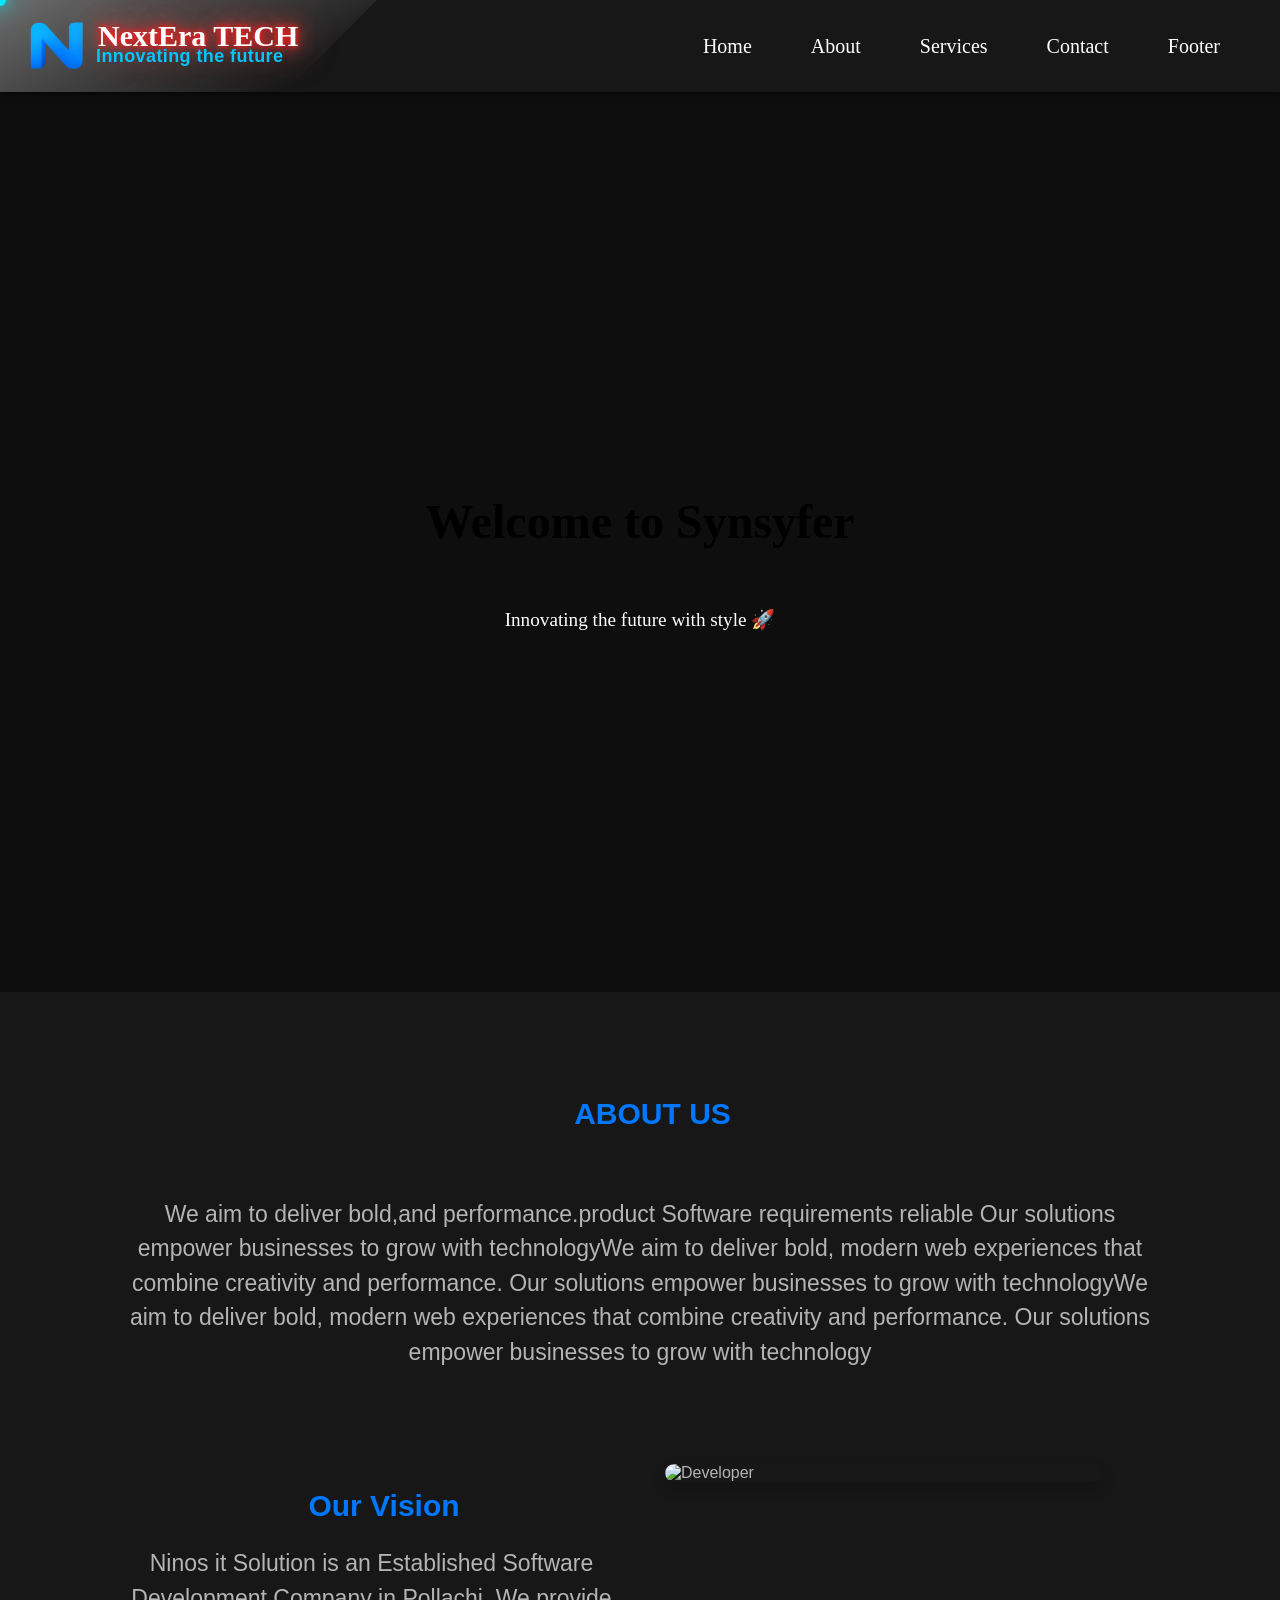
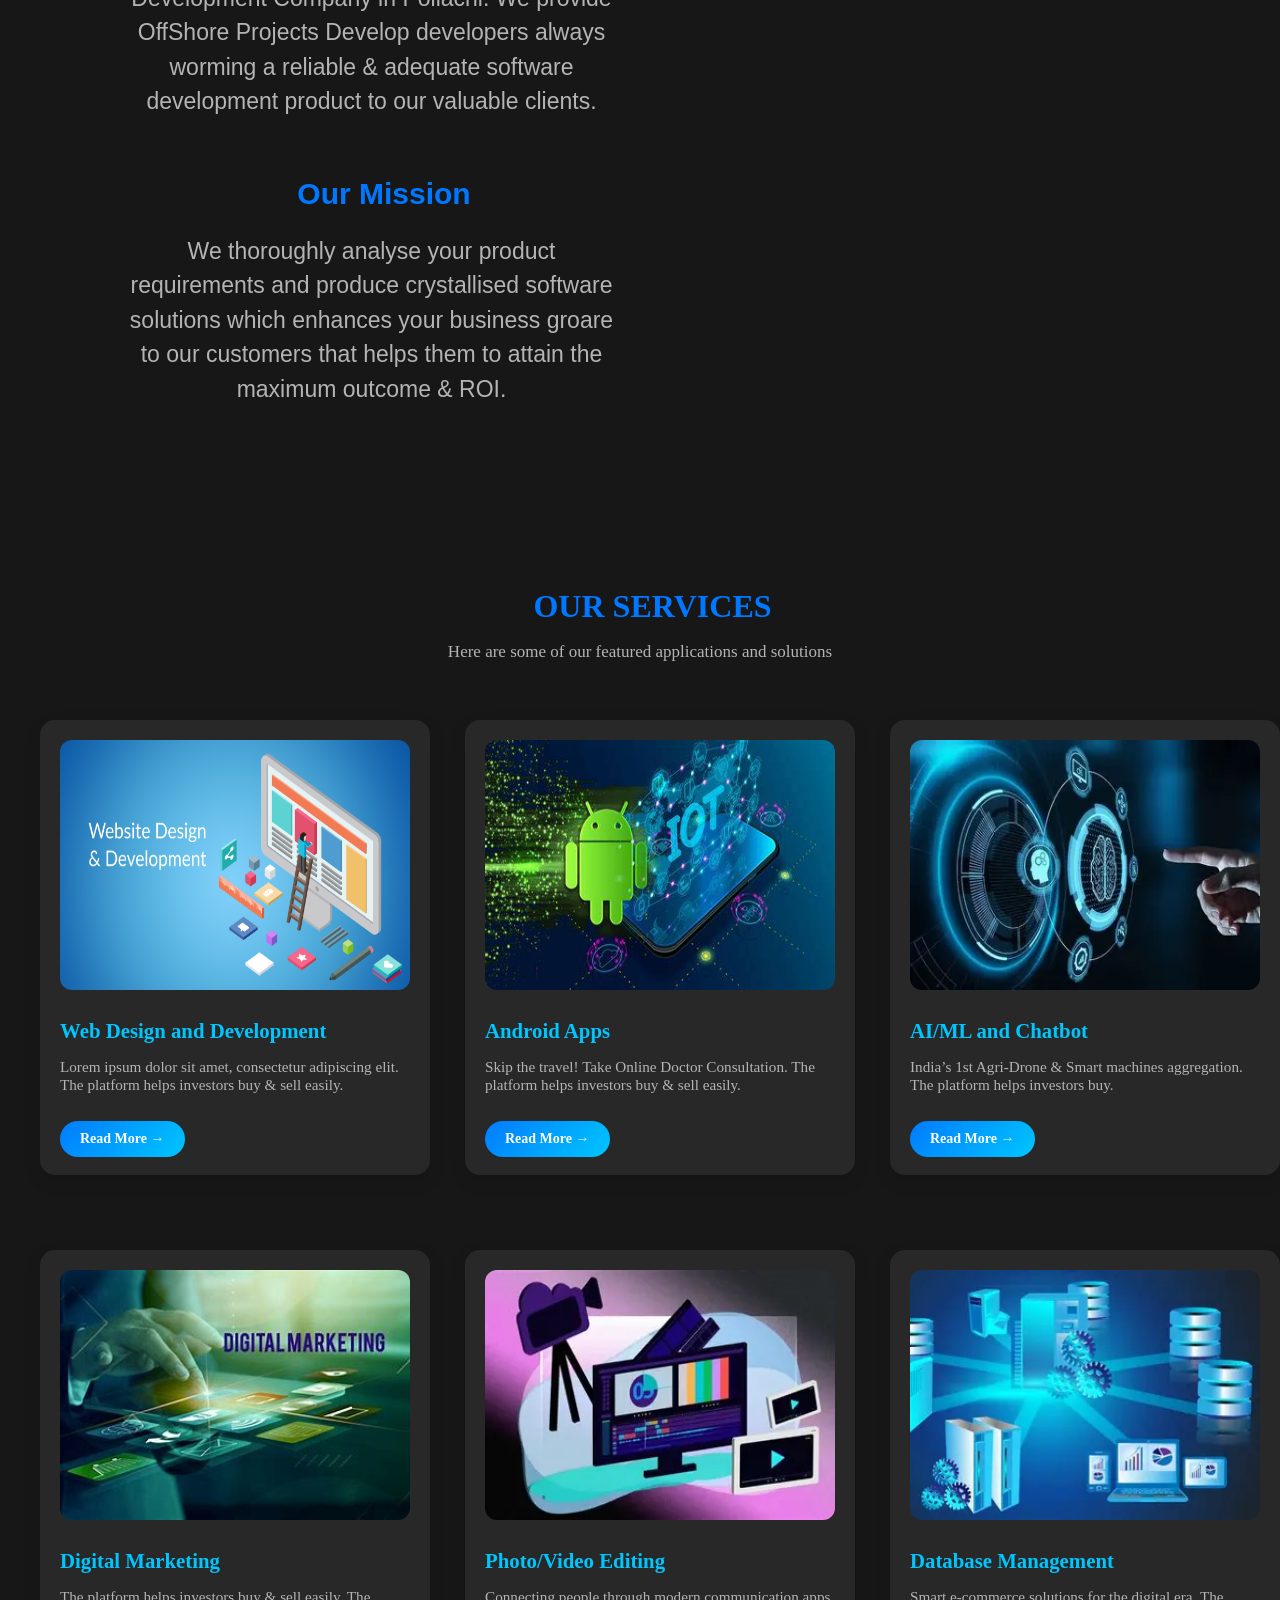
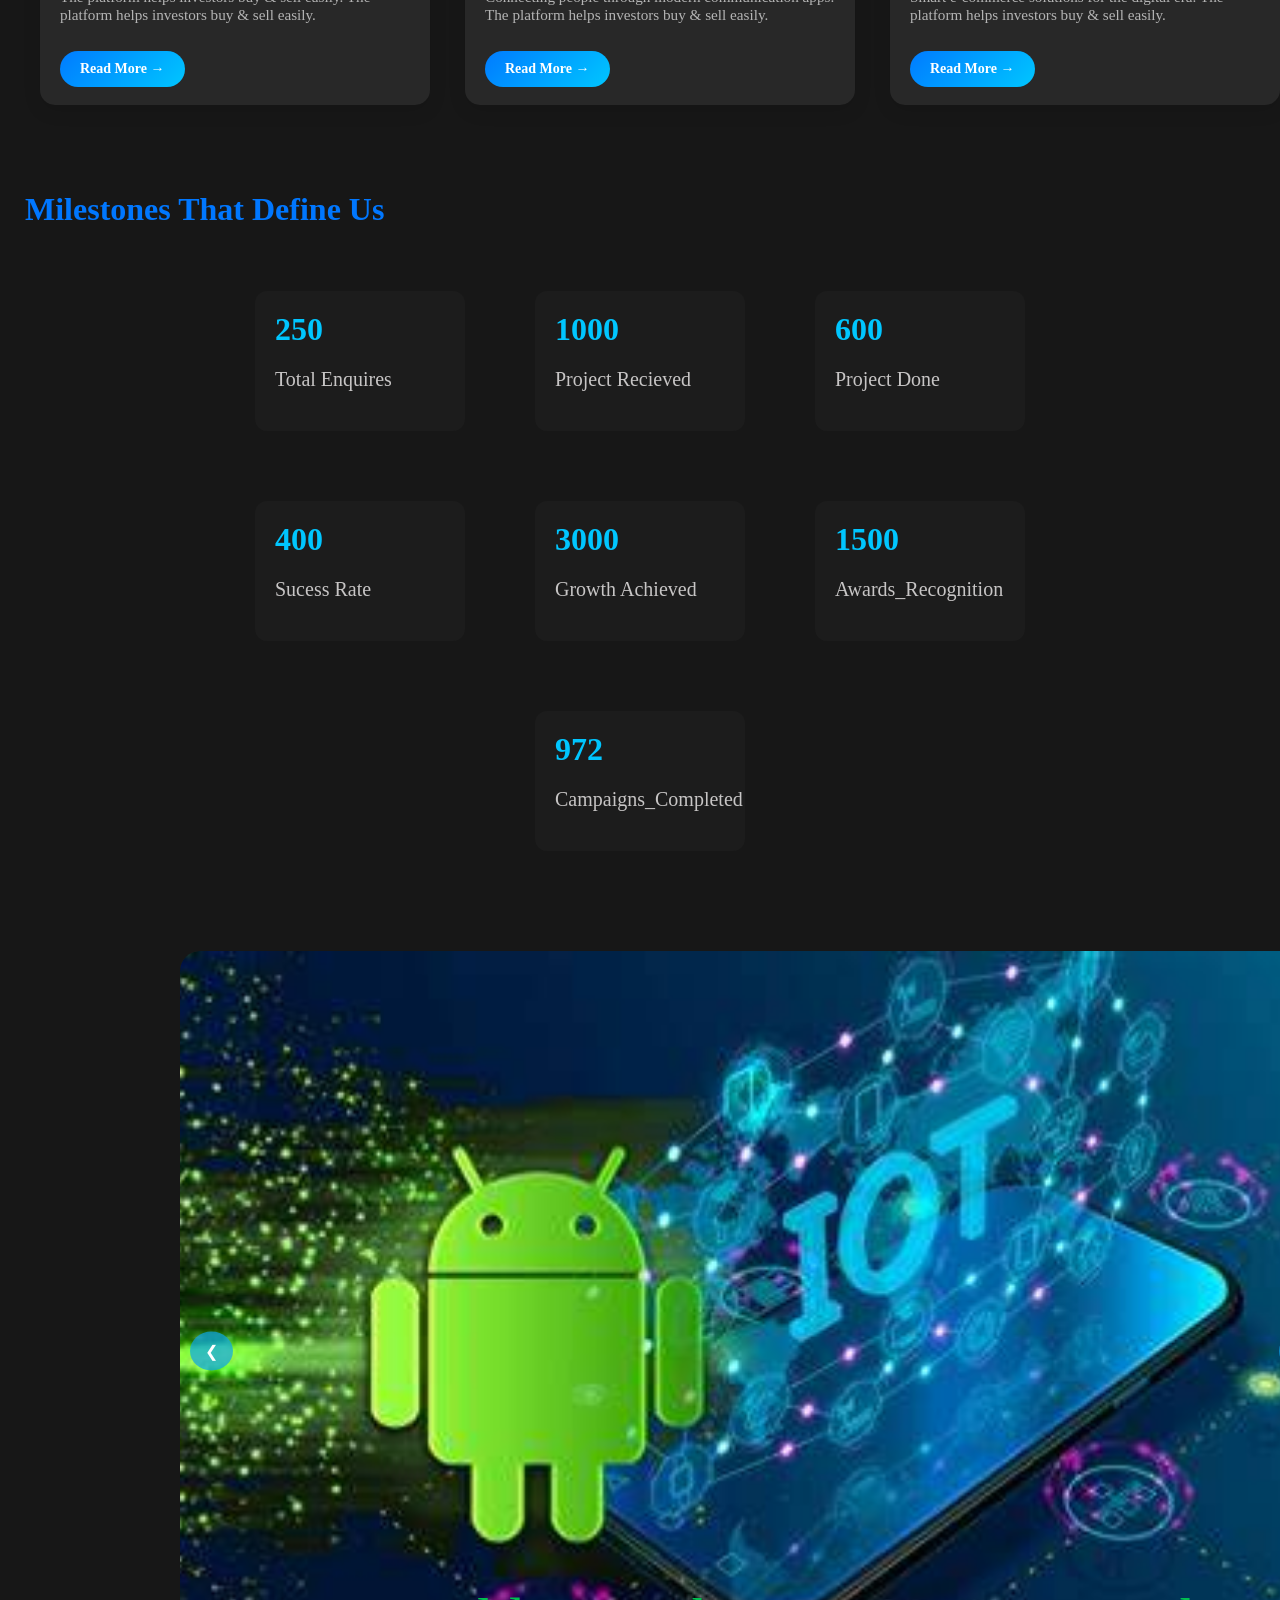
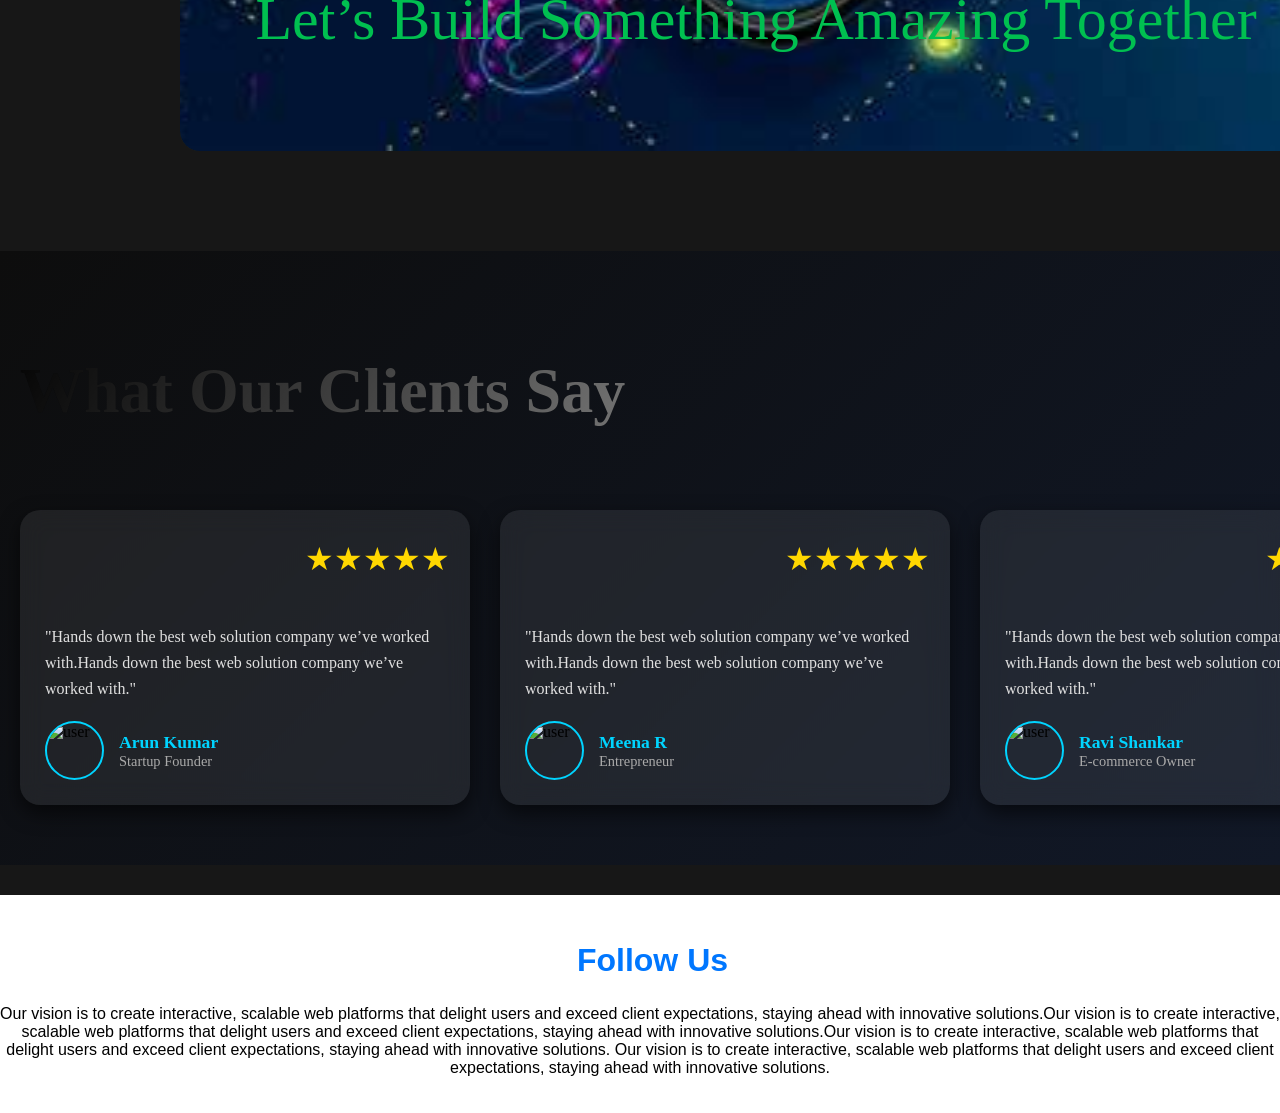
==== index.html @ 8ab7af70 "First commit" ====
<!DOCTYPE html>
<html lang="en">
<head>
  <meta charset="UTF-8">
  <meta name="viewport" content="width=device-width, initial-scale=1.0">
  <title>NextEra TECH</title>
  <link rel="icon" href="img1.png" sizes="52x52">
  <script type="module" src="https://unpkg.com/ionicons@7.1.0/dist/ionicons/ionicons.esm.js"></script>
    <script nomodule src="https://unpkg.com/ionicons@7.1.0/dist/ionicons/ionicons.js"></script>
  <!-- Font Awesome for icons -->
  <link rel="stylesheet" href="https://cdnjs.cloudflare.com/ajax/libs/font-awesome/6.5.0/css/all.min.css">
<link rel="stylesheet" href="style.css">
</head>
<body>
  <audio id="robotVoice">
    <source src="robot-greeting.mp3" type="audio/mpeg">
  </audio>
  <div class="cursor"></div>
  <nav class="nav">
    <a class="brand" href="#">
      <div class="brand-icon"><img src="img1.png"></div>
      <span id="brandText"></span>
    </a>
    <div class="bran">Innovating the future</div>
   <!-- Navbar toggle button -->
<div class="menu-toggle" id="menuToggle">
    <span></span>
    <span></span>
    <span></span>
  </div>
  
  <ul class="nav-links">
    <li><a href="#home" class="home"><i class="fas fa-home"></i> Home</a></li>
    <li><a href="#about" class="about"><i class="fas fa-user"></i> About</a></li>
    <li><a href="#services" class="projects"><i class="fas fa-briefcase"></i> Services</a></li>
    <li><a href="#" class="contact"><i class="fas fa-envelope"></i> Contact</a></li>
    <li><a href="#" class="footer"><i class="fas fa-info-circle"></i> Footer</a></li>
  </ul></nav>
  
  <!-- Hero Section with Video -->
  <section id="home" class="hero">
    <div class="pattern">
      <script type="module" src="https://unpkg.com/@splinetool/viewer@1.10.53/build/spline-viewer.js"></script>
      <spline-viewer url="https://prod.spline.design/szSN7tQvAGP7Nkvi/scene.splinecode"></spline-viewer>    
      
      <div class="bot">
    <script type="module" src="https://unpkg.com/@splinetool/viewer@1.10.53/build/spline-viewer.js"></script>
    <spline-viewer url="https://prod.spline.design/QMVZ9-mmLOdkLgTR/scene.splinecode"></spline-viewer>
  </div>

    <div class="hero-content">
      <h1>Welcome to Synsyfer</h1>
      <p>Innovating the future with style 🚀</p>
    </div>
  </section>
  <section id="about" class="about-section">     
    <h2>ABOUT US</h2><br>
    <p>We aim to deliver bold,and performance.product Software requirements reliable Our solutions empower businesses to grow with technologyWe aim to deliver bold, modern web experiences that combine creativity and performance. Our solutions empower businesses to grow with technologyWe aim to deliver bold, modern web experiences that combine creativity and performance. Our solutions empower businesses to grow with technology</p>
   <br><br><br><br>
    <div class="about-container">

      <!-- Left Content -->
      <div class="about-content">
        <h2>Our Vision</h2>
        <p>
          Ninos it Solution is an Established Software Development Company in Pollachi.
          We provide OffShore Projects Develop developers always worming a reliable & adequate software development product
          to our valuable clients.
        </p><br>
        <h2>Our Mission</h2>
        <p>
          We thoroughly analyse your product requirements and produce crystallised software
          solutions which enhances your business groare to our customers
          that helps them to attain the maximum outcome & ROI.
        </p>
      </div>
  
      <!-- Right Images -->
      <div class="about-images">
        <div class="img img1">
          <img src="https://www.bing.com/th/id/OIP.-vmNq9nNZbzN470O4Eo-uQHaE7?w=274&h=211&c=8&rs=1&qlt=90&o=6&pid=3.1&rm=2" alt="Developer">
        </div>
        
      </div>
    </div>
  </section>
  
 <!-- ====== Our Projects Section ====== -->
<section id="services" class="project">
  <div class="project-header">
    <h2>OUR SERVICES</h2>
    <p>Here are some of our featured applications and solutions</p>
    <br>
  </div>

  <div class="project-container">
    <div class="project-card">
      <img src="web.png" alt="App Screenshot">
      <h3>Web Design and Development</h3>
      <p>Lorem ipsum dolor sit amet, consectetur adipiscing elit. The platform helps investors buy & sell easily.</p>
      <a href="web_des_dev.html" target="_blank" class="read-more">Read More →</a>
    </div>

    <div class="project-card">
      <img src="and.jpg" alt="App Screenshot">
      <h3>Android Apps</h3>
      <p>Skip the travel! Take Online Doctor Consultation. The platform helps investors buy & sell easily.</p>
      <a href="android_app.html" target="_blank" class="read-more">Read More →</a>
    </div>

    <div class="project-card">
      <img src="ai.webp" alt="App Screenshot">
      <h3>AI/ML and Chatbot</h3>
      <p>India’s 1st Agri-Drone & Smart machines aggregation. The platform helps investors buy.</p>
      <a href="AI_ML.html" target="_blank" class="read-more">Read More →</a>
    </div>

    <div class="project-card">
      <img src="dig.jpg" alt="App Screenshot">
      <h3>Digital Marketing</h3>
      <p>The platform helps investors buy & sell easily. The platform helps investors buy & sell easily.</p>
      <a href="dig_marketing.html" target="_blank" class="read-more">Read More →</a>
    </div>

    <div class="project-card">
      <img src="edi.webp" alt="App Screenshot">
      <h3>Photo/Video Editing</h3>
      <p>Connecting people through modern communication apps. The platform helps investors buy & sell easily.</p>
      <a href="photo&video_editing.html" target="_blank" class="read-more">Read More →</a>
    </div>

    <div class="project-card">
      <img src="db.webp" alt="App Screenshot">
      <h3>Database Management</h3>
      <p>Smart e-commerce solutions for the digital era. The platform helps investors buy & sell easily.</p>
      <a href="DB_manage.html" target="_blank" class="read-more">Read More →</a>
    </div>
  </div>
</section>


<h2>Milestones That Define Us</h2>
<br><br>
<!-- Stats Counter -->
<div class="stats">
  <div class="stat">
    <h3 id="stat1">0</h3>
    <p>Total Enquires</p>
  </div>
  <div class="stat">
    <h3 id="stat2">0</h3>
    <p>Project Recieved</p>
  </div>
  <div class="stat">
    <h3 id="stat3">0</h3>
    <p>Project Done</p>
  </div>
  <div class="stat">
    <h3 id="stat4">0</h3>
    <p>Sucess Rate</p>
  </div>
  <div class="stat">
    <h3 id="stat5">0</h3>
    <p>Growth Achieved</p>
  </div>
  <div class="stat">
    <h3 id="stat6">0</h3>
    <p>Awards_Recognition</p>
  </div>
  <div class="stat">
    <h3 id="stat7">0</h3>
    <p>Campaigns_Completed</p>
  </div>
</div>


  
  <section class="about-three-full">
    <div class="about-three-full__container">
    <!-- Center Carousel -->
    <div class="about-center">
      <div class="carousel">
        <button class="prev">&#10094;</button>
        <div class="carousel-track">
          <div class="carousel-slide" style="color:  #00c050;"><img src="and.jpg" alt="Profile 1"><p>Let’s Build Something Amazing Together</p></div>
          <div class="carousel-slide" style="color:  #ca7900;"><img src="ai.webp" alt="Profile 2"><p>Start Your Growth Journey Today</p></div>
          <div class="carousel-slide" style="color:  #fbff02;"><img src="web.png" alt="Profile 4"><p>We’re Ready When You Are</p></div>
          <div class="carousel-slide" style="color:  #090086;"><img src="db.webp" alt="Profile 3"><p>Book Your Free Consultation</p>
            <button class="conta">Contact Us</button></div>
        </div>
        <button class="next">&#10095;</button>
      </div>
    </div>
  
 
 
    </div>
  </section>
  <div class="comment-section">
    <h1 data-text="What Our Clients Say">What Our Clients Say</h1>
     <div class="comment-container">
       
       <div class="comment-card">
        <span id="shape"><ion-icon name="pricetags-outline"></ion-icon></span>
        <div class="stars">★★★★★</div>
        <p class="comment-text">"Hands down the best web solution
          company we’ve worked with.Hands down 
         the best web solution company we’ve worked with."</p>           <div class="comment-user">
           <img src="https://i.pravatar.cc/55?img=1" alt="user">
           <div class="comment-user-info">
             <h4>Arun Kumar</h4>
             <p>Startup Founder</p>
           </div>
         </div>
       </div>
 
       <div class="comment-card">
        <span id="shape"><ion-icon name="pricetags-outline"></ion-icon></span>
        <div class="stars">★★★★★</div>
        <p class="comment-text">"Hands down the best web solution
          company we’ve worked with.Hands down 
         the best web solution company we’ve worked with."</p>           <div class="comment-user">
           <img src="https://i.pravatar.cc/55?img=2" alt="user">
           <div class="comment-user-info">
             <h4>Meena R</h4>
             <p>Entrepreneur</p>
           </div>
         </div>
       </div>
 
       <div class="comment-card">
        <span id="shape"><ion-icon name="pricetags-outline"></ion-icon></span>
        <div class="stars">★★★★★</div>
        <p class="comment-text">"Hands down the best web solution
          company we’ve worked with.Hands down 
         the best web solution company we’ve worked with."</p>           <div class="comment-user">
           <img src="https://i.pravatar.cc/55?img=3" alt="user">
           <div class="comment-user-info">
             <h4>Ravi Shankar</h4>
             <p>E-commerce Owner</p>
           </div>
         </div>
       </div>
 
       <div class="comment-card">
        <span id="shape"><ion-icon name="pricetags-outline"></ion-icon></span>
        <div class="stars">★★★★★</div>
        <p class="comment-text">"Hands down the best web solution
          company we’ve worked with.Hands down 
         the best web solution company we’ve worked with."</p>           <div class="comment-user">
           <img src="https://i.pravatar.cc/55?img=4" alt="user">
           <div class="comment-user-info">
             <h4>Priya Das</h4>
             <p>Freelancer</p>
           </div>
         </div>
       </div>
 
       <div class="comment-card">
        <span id="shape"><ion-icon name="pricetags-outline"></ion-icon></span>
        <div class="stars">★★★★★</div>
        <p class="comment-text">"Hands down the best web solution
          company we’ve worked with.Hands down 
         the best web solution company we’ve worked with."</p>           <div class="comment-user">
           <img src="https://i.pravatar.cc/55?img=5" alt="user">
           <div class="comment-user-info">
             <h4>Karthik S</h4>
             <p>Digital Marketer</p>
           </div>
         </div>
       </div>
 
       <!-- Add more cards (up to 10) -->
       <div class="comment-card">
        <span id="shape"><ion-icon name="pricetags-outline"></ion-icon></span>
        <div class="stars">★★★★★</div>
        <p class="comment-text">"Hands down the best web solution
          company we’ve worked with.Hands down 
         the best web solution company we’ve worked with."</p>           <div class="comment-user">
           <img src="https://i.pravatar.cc/55?img=6" alt="user">
           <div class="comment-user-info">
             <h4>Ananya</h4>
             <p>Startup CEO</p>
           </div>
         </div>
       </div>
 
       <div class="comment-card">
        <span id="shape"><ion-icon name="pricetags-outline"></ion-icon></span>
        <div class="stars">★★★★★</div>
        <p class="comment-text">"Hands down the best web solution
          company we’ve worked with.Hands down 
         the best web solution company we’ve worked with."</p>           <div class="comment-user">
           <img src="https://i.pravatar.cc/55?img=7" alt="user">
           <div class="comment-user-info">
             <h4>Deepak</h4>
             <p>Business Owner</p>
           </div>
         </div>
       </div>
 
       <div class="comment-card">
        <span id="shape"><ion-icon name="pricetags-outline"></ion-icon></span>
        <div class="stars">★★★★★</div>
        <p class="comment-text">"Hands down the best web solution
          company we’ve worked with.Hands down 
         the best web solution company we’ve worked with."</p>           <div class="comment-user">
           <img src="https://i.pravatar.cc/55?img=8" alt="user">
           <div class="comment-user-info">
             <h4>Sneha</h4>
             <p>HR Manager</p>
           </div>
         </div>
       </div>
 
       <div class="comment-card">
        <span id="shape"><ion-icon name="pricetags-outline"></ion-icon></span>
        <div class="stars">★★★★★</div>
        <p class="comment-text">"Hands down the best web solution
          company we’ve worked with.Hands down 
         the best web solution company we’ve worked with."</p>           <div class="comment-user">
           <img src="https://i.pravatar.cc/55?img=9" alt="user">
           <div class="comment-user-info">
             <h4>Vignesh</h4>
             <p>App Developer</p>
           </div>
         </div>
       </div>
 
       <div class="comment-card">
        <span id="shape"><ion-icon name="pricetags-outline"></ion-icon></span>
        <div class="stars">★★★★★</div>
                   <p class="comment-text">"Hands down the best web solution
                     company we’ve worked with.Hands down 
                    the best web solution company we’ve worked with."</p>
         <div class="comment-user">
           <img src="https://i.pravatar.cc/55?img=10" alt="user">
           <div class="comment-user-info">
             <h4>Aishwarya</h4>
             <p>Creative Director</p>
           </div>
         </div>
       </div>
 
     </div>
   </div>
<!-- Footer with Contact -->

<footer href="#Contact" style="background: #ffffff;     font-family: 'Orbitron', sans-serif;
padding: 20px 0; text-align: center; color: rgb(0, 0, 0); margin-top: 30px;">
     <h2 style=" margin-bottom: 10px;">Follow Us</h2>
   
     <!-- Social Media Links -->
     <div style="display: flex; justify-content: center; gap: 30px; font-size: 38px;">
         <a class="social" href="https://www.instagram.com/thepowerfulbharat/?igsh=MTUwN3gzMDEyZ2syYg%3D%3D#" target="_blank" style="color: rgb(173, 40, 113); transition: .3s ease-in;">
           <ion-icon name="logo-instagram"></ion-icon>
         </a>
         <a class="social" href="https://www.youtube.com/@thepowerfulbharat?app=desktop&fbclid=PAQ0xDSwMMVItleHRuA2FlbQIxMAABp8mA8_eXV66GWjA_PJE6KieXWgVJBjn861Nv9TL2fWR_fj_HVPSfR3Pw3sKB_aem_4hb7m4qtK5v1akOaZ9D6YQ" target="_blank" style="color: rgb(192, 20, 20); transition: .3s ease-in;">
           <ion-icon name="logo-youtube"></ion-icon>
         </a>
         <a class="social" href="https://twitter.com/yourpage" target="_blank" style="color: rgb(55, 150, 179); transition: .3s ease-in;">
           <ion-icon name="logo-twitter"></ion-icon>
         </a>
         <a class="social" href="https://www.facebook.com/yourpage" target="_blank" style="color: rgb(35, 26, 170); transition: .3s ease-in;">
           <ion-icon name="logo-facebook"></ion-icon>
         </a>
     </div>
   
     <p>Our vision is to create interactive, scalable web platforms that delight users and exceed client expectations, 
      staying ahead with innovative solutions.Our vision is to create interactive, scalable web platforms that delight 
      users and exceed client expectations, staying ahead with innovative solutions.Our vision is to create interactive, 
      scalable web platforms that delight users and exceed client expectations, staying ahead with innovative solutions.
      Our vision is to create interactive, scalable web platforms that delight users and exceed client expectations, 
      staying ahead with innovative solutions.</p>


   

 
   </footer>
</body>
<script src="script.js"></script>
</html>
---- style.css ----
/* ---------- Base ---------- */
body { 
    margin: 0; 
    background-color: #171717;
  }
  h2 {
      font-size: 2rem;
      color: #0077ff;
   margin-left: 25px;
      justify-self: center;
    }
.stats p{
color: rgb(199, 197, 197);
font-size: 20px;
justify-self: center;

}
    /* Stats Counter */
    .stats {
     padding: 0 50px;
    width: 65%;
      display: flex;
      justify-content: center;
      gap: 70px;
      
      flex-wrap: wrap;
      margin: 0 auto;
    }
   
    .stat {
      background: #1c1c1c;
      padding: 20px;
      border-radius: 12px;
      width: 170px;
      height: 100px;
    }

    .stat h3 {
      font-size: 2rem;
      margin: 0 auto;

justify-self: center;
      color: #00c6ff;
    }

  /* ---------- Navbar ---------- */
  .nav {
    position: sticky; 
    top: 0;
    left: 0; 
    z-index: 1000;
    display: flex; 
    align-items: center; 
    justify-content: space-between;
    padding: 16px 40px;
    background: transparent;
    box-shadow: 0 2px 8px rgba(0,0,0,0.6);
    z-index: 1000;  
  }
  /* ---------- Navbar Base ---------- */

.bran {
  position: absolute;
  margin-top: 20px;
  font-family: 'Segoe UI', Tahoma, Geneva, Verdana, sans-serif;
  margin-left: 56px;
  letter-spacing: 0.4px;
  font-size: 18px;
  color: #00c6ff;
  font-weight: 700;

}



@media (max-width: 600px) {
  .bran {
    font-size: 12px;
    font-weight: 700;
    margin-left: 26px;/* smaller text for mobile */
  }
  nav.nav::before{
    height: 93px;
  }

}
/* ---------- Moving Parallelogram ---------- */
.nav::before {
  content: "";
  position: absolute;
  top: 40%;
  left: -60px; /* start outside */
  width: 400px;
  height: 110px;
  background: linear-gradient(135deg, rgba(255, 255, 255, 0.5),transparent);
  transform: translateY(-50%) skewX(-45deg); /* slanted box */
  transition: left 1s ease-in-out;
  z-index: -1;
  opacity: 0.8;
  border-radius: 6px;
}

.nav:hover::before {
  left: calc(100% + 80px); /* slide fully across */
}

/* Reverse direction parallelogram */


.nav:hover::after {
  right: calc(100% + 80px);
}

/* ---------- Links ---------- */
.nav-links {
  list-style: none;
  display: flex;
  gap: 24px;
  margin: 0;
  padding: 0;
}

.nav-links li a {
  text-decoration: none;
  color: white;
  font-weight: 500;
  transition: color 0.3s ease;
}

.nav-links li a:hover {
  color: #00eaff;
  transition: ease-in-out 0.3s;
}

  /* Brand */
  .brand {
    display: flex; 
    align-items: center; 
    gap: 18px; 
    margin-top: -20px;
    margin-left: -20px;
    text-decoration: none; 
    color: #fff;
    font-weight: 1000; 
    font-size: 2rem;
  }
  
  .brand-icon {
    width: 60px; 
    height: 60px; 
    border-radius: 100%;
    display: flex; 
margin-top: 20px;
    font-weight: 700; 
    font-size: 1rem; 
  }
  
  /* ---------- Nav Links (Desktop) ---------- */
  .nav-links {
    display: flex; 
    gap: 19px; 
    align-items: center;
  }
  
  .nav-links a {
    color: #bbb; 
    text-decoration: none; 
    font-weight: 500;

    transition: transform 0.3s ease, color 0.3s ease;
    position: relative;
  }
  
  .nav-links a:hover { 
    color: #fff; 
    transform: scale(1.1); 
  }
  
  /* Shrink others on hover */
  .nav-links:hover a { transform: scale(0.9); }
  .nav-links a:hover { transform: scale(1.2); color: #fff; }
  
  /* Hover underline */
  .nav-links a::after {
    content: ''; 
    position: absolute; 
    bottom: 8px; 
    left: 2px;
    width: 0px; 
    height: 2px; 
    background: #00eaff;
    transition: width 0.3s ease;
  }
  .nav-links a:hover::after { width: 50%; }
  
  /* ---------- Mobile Menu ---------- */
  .menu-toggle {
    display: none; 
    flex-direction: column; 
    cursor: pointer;
    gap: 5px;
  }
  
  .menu-toggle span {
    width: 25px; 
    height: 3px; 
    background: #fff; 
    border-radius: 3px;
    transition: all 0.3s ease;
  }
  
  /* Icons hidden by default */
  .nav-links i { display: none; }
  
  /* -------- MOBILE VIEW -------- */
  @media (max-width: 768px) {
    .nav-links {
      position: absolute; 
      top: 70px; 
      right: 0;
      background: #11161d;
      flex-direction: column; 
      gap: 20px;
      width: 180px; 
      padding: 20px;
      align-items: flex-start;  
      transform: translateX(100%);
      transition: transform 0.4s ease;
    }
  
    /* Mobile links */
    .nav-links a {
      display: flex;  
      align-items: center; 
      gap: 11px;            
      width: 100%;
      padding: 10px;
      margin: 0;
      text-align: left;
    }
  
    .nav-links.active { transform: translateX(0); margin-top: 12px;}
    .menu-toggle { display: flex; }
  
    /* Show icons only on mobile */
    .nav-links i { display: inline-block; font-size: 1rem; }
  
    /* Brand smaller in mobile */
    .brand span {
      font-size: 30px; 
    }
  }
  
  /* Slide-in Nav for Mobile */
  .nav-links {
    position: fixed;
    top: 63px;
    right: -250px;
    height: 250px;
    width: 200px;
    background: #111;
    flex-direction: column;
    padding-top: 60px;
    transition: right 0.3s ease-in-out;
    z-index: 1000;
  }
  .nav-links.active { right: 0; }
  .nav-links a:hover::after { width: 100%; }
  
  /* Desktop Reset */
  @media (min-width: 768px) {
    .nav-links {
      position: static;
      height: auto;
      width: auto;
      flex-direction: row;
      background: none;
      padding: 0;
      transition: none;
      right: auto;
    }
    .menu-toggle { display: none; }
  }
  
  /* ---------- Hamburger Animation ---------- */
  .menu-toggle {
    width: 30px;
    height: 22px;
    display: flex;
    flex-direction: column;
    justify-content: space-between;
    cursor: pointer;
    transition: all 0.3s ease;
  }
  
  .menu-toggle span {
    margin-left: 15px;
    display: block;
    height: 3px;
    background: #fff;
    border-radius: 3px;
    transition: all 0.3s ease;
  }
  .menu-toggle.active span { background: red; }
  .menu-toggle.active span:nth-child(1) { transform: rotate(45deg) translate(5px, 5px); }
  .menu-toggle.active span:nth-child(2) { opacity: 0; }
  .menu-toggle.active span:nth-child(3) { transform: rotate(-45deg) translate(6px, -6px); }
  
  /* ---------- Brand Glow ---------- */
  .brand span {
    font-weight: bold;
    font-size: 30px;
    color: #fff; /* always white */
    text-shadow: 
      0 0 5px #ff1a1a,
      0 0 10px #ff1a1a,
      0 0 20px #ff4d4d,
      0 0 40px #ff4d4d;
    animation: glow 4s ease-in-out infinite alternate;
  }
  
  /* 🌈 Rainbow Glow Animation */
  @keyframes glow {
    0% {
      text-shadow: 0 0 5px #ff1a1a, 0 0 15px #ff1a1a, 0 0 30px #ff4d4d, 0 0 60px #ff4d4d;
    }
    20% {
      text-shadow: 0 0 5px #ff6600, 0 0 15px #ff6600, 0 0 30px #ff9900, 0 0 60px #ffcc00;
    }
    40% {
      text-shadow: 0 0 5px #ffff33, 0 0 15px #ffff33, 0 0 30px #ffcc00, 0 0 60px #ff6600;
    }
    60% {
      text-shadow: 0 0 5px #ff33cc, 0 0 15px #ff33cc, 0 0 30px #cc00ff, 0 0 60px #9900ff;
    }
    80% {
      text-shadow: 0 0 5px #3399ff, 0 0 15px #3399ff, 0 0 30px #33ccff, 0 0 60px #66ffff;
    }
    100% {
      text-shadow: 0 0 5px #33ff66, 0 0 15px #33ff66, 0 0 30px #00ff99, 0 0 60px #00ff66;
    }
  }
    /* Responsive size for mobile */
    @media (max-width: 600px) {
        .brand span {
          margin-left: -6px;
          margin-top: 7px;
          font-size: 22px; /* smaller text for mobile */
        }
        .brand-icon {
          width: 45px;
          height: 45px;
          font-size: 14px;
          margin-left: -10px;
        }
      }
      @media (min-width: 768px) { .menu-toggle { display: none; /* hide hamburger on big screen */ } }

      /* ---------- Mobile Menu (Equal Spacing) ---------- */
@media (max-width: 768px) {
    .nav-links {
      display: flex;
      flex-direction: column;
      justify-content: space-evenly;   /* 🟢 Equal spacing between all menu items */
      height: 270px;                   /* Full screen height */
      padding: 40px 20px;    
      color: #ccc;
      transition: all 0.3s ease-in-out;          /* Some padding */
    }
  }
  
   /* Default icons */
   .nav-links a i {
    font-size: 20px;
    transition: all 0.3s ease-in-out;
  }

  /* Home Glow */
  .nav-links a.home:hover i {
    color: #00ffff;
    text-shadow: 0 0 8px #00ffff, 0 0 16px #00ffff;
  }

  /* About Glow */
  .nav-links a.about:hover i {
    color: #ff00ff;
    text-shadow: 0 0 8px #ff00ff, 0 0 16px #ff00ff;
  }

  /* Projects Glow */
  .nav-links a.projects:hover i {
    color: #00ff00;
    text-shadow: 0 0 8px #00ff00, 0 0 16px #00ff00;
  }

  /* Contact Glow */
  .nav-links a.contact:hover i {
    color: #ffcc00;
    text-shadow: 0 0 8px #ffcc00, 0 0 16px #ffcc00;
  }

  /* Footer Glow */
  .nav-links a.footer:hover i {
    color: #ff3300;
    text-shadow: 0 0 8px #ff3300, 0 0 16px #ff3300;
  }
  nav ul li a {
    text-decoration: none;
    color: white;
    font-size: 16px;
    display: flex;
    align-items: center;
    gap: 8px;
  }
  nav ul {
    list-style: none;   /* remove bullets */
    padding: 0; 
    margin: 0;
  }
  
  @media (min-width: 992px) {
    nav ul li a {
      font-size: 20px;   /* bigger text for desktop */
      padding: 15px 20px;
    }
  
    nav ul li {
      gap: 15px;
    }
  }


  .cursor {
    position: fixed;
    top: 0;
    left: 0;
    width: 12px;
    height: 12px;
    border-radius: 50%;
    background: #00eaff;
    pointer-events: none;
    transform: translate(-50%, -50%);
    box-shadow: 0 0 15px #00eaff, 0 0 30px #00eaff;
    z-index: 10000;
  }

  .ripple {
    position: fixed;
    width: 10px;
    height: 10px;
    border-radius: 50%;
    border: 2px solid #00eaff;
    transform: translate(-50%, -50%) scale(0);
    pointer-events: none;
    opacity: 0.6;
    animation: rippleAnim 0.6s ease-out forwards;
  }

  @keyframes rippleAnim {
    to {
      transform: translate(-50%, -50%) scale(4);
      opacity: 0;
    }
  }

                                                                     /* home section*/


   /* Shared hero layout */

            .hero {
      position: relative;
      width: 100%;
      height: 100vh;
      overflow: hidden;
    }

    .hero video {
      position: absolute;
      top: 0;
      left: 0;
      min-width: 100%;
      min-height: 100%;
      object-fit: cover;
      z-index: -1;
    }

    .hero-content {
      position: relative;
      z-index: 1;
      height: 100%;
      display: flex;
      flex-direction: column;
      justify-content: center;
      align-items: center;
      color: white;
      text-align: center;
      background: rgba(0,0,0,0.4); /* subtle overlay */
    }

    .hero-content h1 {
      font-size: 3rem;
      margin-bottom: 20px;
    }

    .hero-content p {
      font-size: 1.2rem;
    }                                                              
    .about-section {
      padding: 80px 10%;
      background: transparent;
      color: #b4b4b4;
      font-family: Arial, sans-serif;
    }
    
    .about-container {
      display: flex;
      align-items: flex-start;
      justify-content: space-between;
      gap: 50px;
    }
    
    .about-content {
      flex: 1;
    }
    
    .about-content h2 {
      font-size: 28px;
      color: rgb(14, 165, 233);
      margin-bottom: 20px;
    }
    .about-section p{
      font-size: 23px;
      line-height: 1.5;

      text-align: center;
    }
    .about-section h2{
 font-size: 30px;
 color: #0077ff;
      text-align: center;
    }
    .about-content p {
      font-size: 23px;
      line-height: 1.5;
      color: #b4b4b4;

      margin-bottom: 15px;
    }
    
    .about-images {
      flex: 1;
      display: flex;
      flex-direction: column;
      gap: 20px;
    }
    
    .about-images .img {
      width: 90%;
      border-radius: 12px;
      overflow: hidden;
      box-shadow: 0px 6px 15px rgba(0,0,0,0.15);
    }
    
    .about-images img {
      width: 100%;
      display: block;
      object-fit: cover;
    }
    .carousel-slide .conta{
      background-color:#282828;
      color: #ffffff;
      border-radius: 50px;
      width: 180px;
      height: 50px;
      font-size: 30px;
     z-index: 2;
     cursor: pointer;
     margin-left: -70px;
      margin-top: 350px;
    }
    @media (max-width: 992px) {
      .about-container {
        flex-direction: column;
        align-items: center; /* whole container center */
      }
    
      .about-images {
        width: 100%;
        display: flex;
        flex-direction: column;
        align-items: center; /* center images */
      }
    
      .about-images .img {
        max-width: 400px; /* optional - to avoid stretching */
        width: 100%;
      }
    }
    /* Responsive */
    @media (max-width: 992px) {
      .about-container {
        flex-direction: column;
      }
    }
    
 /*   about section*/

/* ---------- Full 3-column About Section ---------- */
.about-three-full {
    min-height: clamp(60vh, 80vh, 95vh);

    padding: 100px 20px;
    background: transparent;
    color: white;
  }
  
  .about-three-full__container {
    
    display: grid;
    grid-template-columns: 1fr auto 1fr;
    align-items: center;
    max-width: 2500px;
    margin: 0 auto;
    gap: 20px;
  }
  
  /* ---------- Left & Right Content ---------- */
.about-left, .about-right, .about-center {
  flex: 1 1 300px; /* Allow them to shrink and grow */
  text-align: center;
  margin: 0 !important; /* Remove fixed margins */
}

  .about-left h3, .about-right h3 { font-size: 1.8rem; margin-bottom: 15px; color: #0ea5e9; }
  .about-left p, .about-right p { font-size: 1rem; line-height: 1.6; }
  
  /* ---------- Carousel ---------- */
  .carousel { margin-left: 160px; position: relative; width: 1500px; max-width: 90vw; border-radius: 20px; height: 800px; perspective: 1000px; overflow: hidden; }
  .carousel-track { position: relative; width: 100%; height: 100%; border-radius: 20px; }
  .carousel-slide { position: absolute; top: 0; left: 0; width: 100%; height: 100%; border-radius: 20px; opacity: 0; transform: scale(0.8) rotateY(20deg); transition: transform 0.8s ease, opacity 0.8s ease; }
  .carousel-slide img { width: 100%; height: 100%; object-fit: cover; border-radius: 20px; box-shadow: 0 0 50px rgba(14,165,233,0.5); }
  
  /* Active / prev / next */
  .carousel-slide.active { opacity: 1; transform: scale(1) rotateY(0deg); z-index: 3; }
  .carousel-slide.prev { opacity: 0.5; transform: scale(0.85) translateX(-30%) rotateY(20deg); z-index: 2; }
  .carousel-slide.next { opacity: 0.5; transform: scale(0.85) translateX(30%) rotateY(-20deg); z-index: 2; }
  
  /* Buttons */
  .carousel button { position: absolute; top: 50%; transform: translateY(-50%); background-color: rgba(14,165,233,0.7); border: none; color: white; font-size: 1rem; padding: 10px 15px; cursor: pointer; border-radius: 50%; z-index: 4; }
  .carousel button:hover { background-color: #0ea5e9; }
  .prev { left: 10px; }
  .next { right: 10px; }
  
  /* ---------- Responsive ---------- */
  @media (max-width: 900px) {
    .about-three-full__container { grid-template-columns: 1fr; text-align: center; }
    .about-left, .about-right { text-align: center; }
    .carousel-slide img { width: 90vw; height: auto; }
    .about-left, .about-right, .about-center {
        flex: 1 1 300px; /* Allow them to shrink and grow */
        text-align: center;
        margin-left: -13px !important; /* Remove fixed margins */
      }
  }
.carousel-slide p{
  margin-top: -170px;
  font-size: 60px;
}

  /* ---------- Mobile Nav Hover Effects ---------- */
@media (max-width: 768px) {
  .carousel { margin-left: 0px;}
  .carousel-slide p{
    margin-top: -75px;
    font-size: 20px;
  }
      .carousel-slide .conta{
      background-color:#00c6ff;
      border-radius: 0px;
      width: 120px;
      height: 30px;
      font-size: 16px;
     z-index: 2;
     cursor: pointer;
     margin-left: -60px;
      margin-top: -195px;
    }
  .prev { margin-top: -140px; }
  .next { margin-top: -140px; }
  .nav-links a {
    display: flex;
    align-items: center;
    gap: 10px;
    font-size: 18px;
    padding: 12px;
    color: #ccc;
    transition: all 0.3s ease-in-out;
  }

  /* Default icons */
  .nav-links a i {
    font-size: 20px;
    transition: all 0.3s ease-in-out;
  }

  /* Home Glow */
  .nav-links a.home:hover i {
    color: #00ffff;
    text-shadow: 0 0 8px #00ffff, 0 0 16px #00ffff;
  }

  /* About Glow */
  .nav-links a.about:hover i {
    color: #ff00ff;
    text-shadow: 0 0 8px #ff00ff, 0 0 16px #ff00ff;
  }

  /* Projects Glow */
  .nav-links a.projects:hover i {
    color: #00ff00;
    text-shadow: 0 0 8px #00ff00, 0 0 16px #00ff00;
  }

  /* Contact Glow */
  .nav-links a.contact:hover i {
    color: #ffcc00;
    text-shadow: 0 0 8px #ffcc00, 0 0 16px #ffcc00;
  }

  /* Footer Glow */
  .nav-links a.footer:hover i {
    color: #ff3300;
    text-shadow: 0 0 8px #ff3300, 0 0 16px #ff3300;
  }
}

.project {
  padding: 60px 20px;
  text-align: center;
  background-color: transparent;
}
.project-header h2 {
  font-size: 2rem;
  color: #0077ff;
  margin-bottom: 10px;
}
.project-header p {
  color: #b4b4b4;
  font-size: 17px;
  margin-bottom: 40px;
}
.project-container {
  display: grid;
  grid-template-columns: repeat(auto-fit, minmax(300px, 1fr));
  gap: 75px;
  max-width: 1200px;
  margin: auto;
}
.project-card {
  background: #282828;
  padding: 20px;
  border-radius: 15px;
  box-shadow: 0px 6px 18px rgba(0,0,0,0.1);
  text-align: left;
  opacity: 0;
  transform: translateY(50px);
  transition: all 0.6s ease-out;
}
.project-card img {
  width: 100%;
  height: 250px;
  border-radius: 12px;
  margin-bottom: 15px;
}
.project-card h3 {
  color: #00c6ff;
  font-size: 1.3rem;
  margin: 10px 0;
}
.project-card p {
  font-size: 0.95rem;
  color: #b4b4b4;
}
.read-more {
  display: inline-block;
  margin-top: 12px;
  padding: 10px 20px;
  font-size: 14px;
  font-weight: 600;
  color: #fff;
  background: linear-gradient(135deg, #007bff, #00c6ff);
  border-radius: 25px;
  text-decoration: none;
  position: relative;
  overflow: hidden;
  transition: all 0.4s ease;
}

.read-more::before {
  content: "";
  position: absolute;
  top: 0;
  left: -75px;
  width: 50px;
  height: 100%;
  background: rgba(255, 255, 255, 0.5);
  transform: skewX(-25deg);
  transition: 0.5s;
}

.read-more:hover::before {
  left: 120%;
}

.read-more:hover {
  transform: translateY(-3px) scale(1.05);
  box-shadow: 0 5px 20px rgba(0, 123, 255, 0.4);
}


/* Scroll Animation */
.project-card.show {
  opacity: 1;
  height: 415px;
  width: 350px;
  transform: translateY(0);
}
.project-card:hover{
  transform: scale(1.1);
}
/* 🔹 Mobile Responsive Fixes */
@media (max-width: 768px) {
  .project-container {
    grid-template-columns: 1fr;
    gap: 40px;
  }

  .project-card {
    padding: 15px;
  }

  .project-card img {
    height: 200px;
  }

  .project-card h3 {
    font-size: 1rem;
  }

  .project-card p {
    font-size: 0.85rem;
  }

  .read-more {
    font-size: 12px;
    padding: 8px 16px;
  }
}

@media (max-width: 480px) {
  .project-header h2 {
    font-size: 1.5rem;
  }

  .project-header p {
    font-size: 0.9rem;
  }

  .project-card img {
    height: 180px;
  }

  .project-card.show {
    height: auto;
    margin-left: -15px;
    width: 100%;
  }
  #about h2{
    left: 20px;
  }
}

h1 {
  font-size: 4rem;
  font-weight: 900;
  color: black; /* base text color */
  position: relative;
  overflow: hidden;
  padding: 20px;
}
h1::after {
  content: attr(data-text);
  position: absolute;
  padding: 20px;
  top: 0;
  left: 0;
  width: 100%;
  height: 100%;
  background: linear-gradient(
    120deg,
    transparent 0%,
    rgba(255, 255, 255, 0.9) 50%,
    transparent 100%
  );
  background-size: 200% 100%;
  background-position: 0-100% ;
  -webkit-background-clip: text;
  -webkit-text-fill-color: transparent;
  animation: shine 6s infinite linear;
  pointer-events: none; /* keep it non-interactive */
}

@keyframes shine {
  0% {
    background-position: -100% 0;
  }
  100% {
    background-position: 100% 0;
  }
}

.comment-container {
  display: flex;
  gap: 30px;
  animation: scroll-left 40s linear infinite;
  width: max-content;
  padding: 20px;
}

.comment-section {
  overflow: hidden;
  width: 100%;
  padding: 40px 0;
  position: relative;
  background: linear-gradient(135deg, #0d0d0d, #111827);
}

.comment-card {
  min-width: 350px;
  max-width: 400px;
  padding: 25px;
  border-radius: 20px;
  background: rgba(255, 255, 255, 0.08);
  backdrop-filter: blur(12px);
  box-shadow: 0 8px 20px rgba(0, 0, 0, 0.6);
  transition: transform 0.4s ease, box-shadow 0.4s ease;
}

.comment-card:hover {
  transform: scale(1.05);
  box-shadow: 0 12px 30px rgba(0, 255, 200, 0.5);
}

.comment-text {
  font-size: 1rem;
  line-height: 1.6;
  color: #e0e0e0;
  margin-bottom: 20px;
}

.comment-user {
  display: flex;
  align-items: center;
  gap: 15px;
}

.comment-user img {
  width: 55px;
  height: 55px;
  border-radius: 50%;
  border: 2px solid #00d4ff;
}

.comment-user-info h4 {
  margin: 0;
  font-size: 1.1rem;
  color: #00d4ff;
}

.comment-user-info p {
  margin: 0;
  font-size: 0.9rem;
  color: #aaa;
}
.comment-track {
  display: flex;
  gap: 40px;
  white-space: nowrap;
  animation: scroll 30s linear infinite;
  will-change: transform; /* GPU hint */
}

@keyframes scroll-left {
  from {
    transform: translate3d(0, 0, 0);
  }
  to {
    transform: translate3d(-50%, 0, 0);
  }
}
#shape
{
  font-size: 65px;
  color: #00c6ff;
  margin-right: -250px;
}
.stars {
  padding: 30px;
  font-size: 2rem;
  color: gold;
  margin-top: -100px;
  margin-left: -250px;
}
.pattern {
  background: transparent;
  position: relative;
  width: 100%;
  height: 100vh; /* full height */
}

.pattern spline-viewer {
  width: 100%;
  height: 100%;
}

.bot {
  position: absolute;
  top: 20%;         
  left: -5%;        
  z-index: 2;
  width: 100vw;       /* take more space */
  max-width: 1300px;  /* allow bigger model */
  height: auto;
  overflow: visible; /* let content show */
}



/* Small screens */
@media (max-width: 768px) {
  .bot {
         /* almost full width */
    max-width: 300px;  /* remove strict limit */
    height: 400px;
    width: 150vw;       /* take more space */

    margin-left: 80px;
  }
}
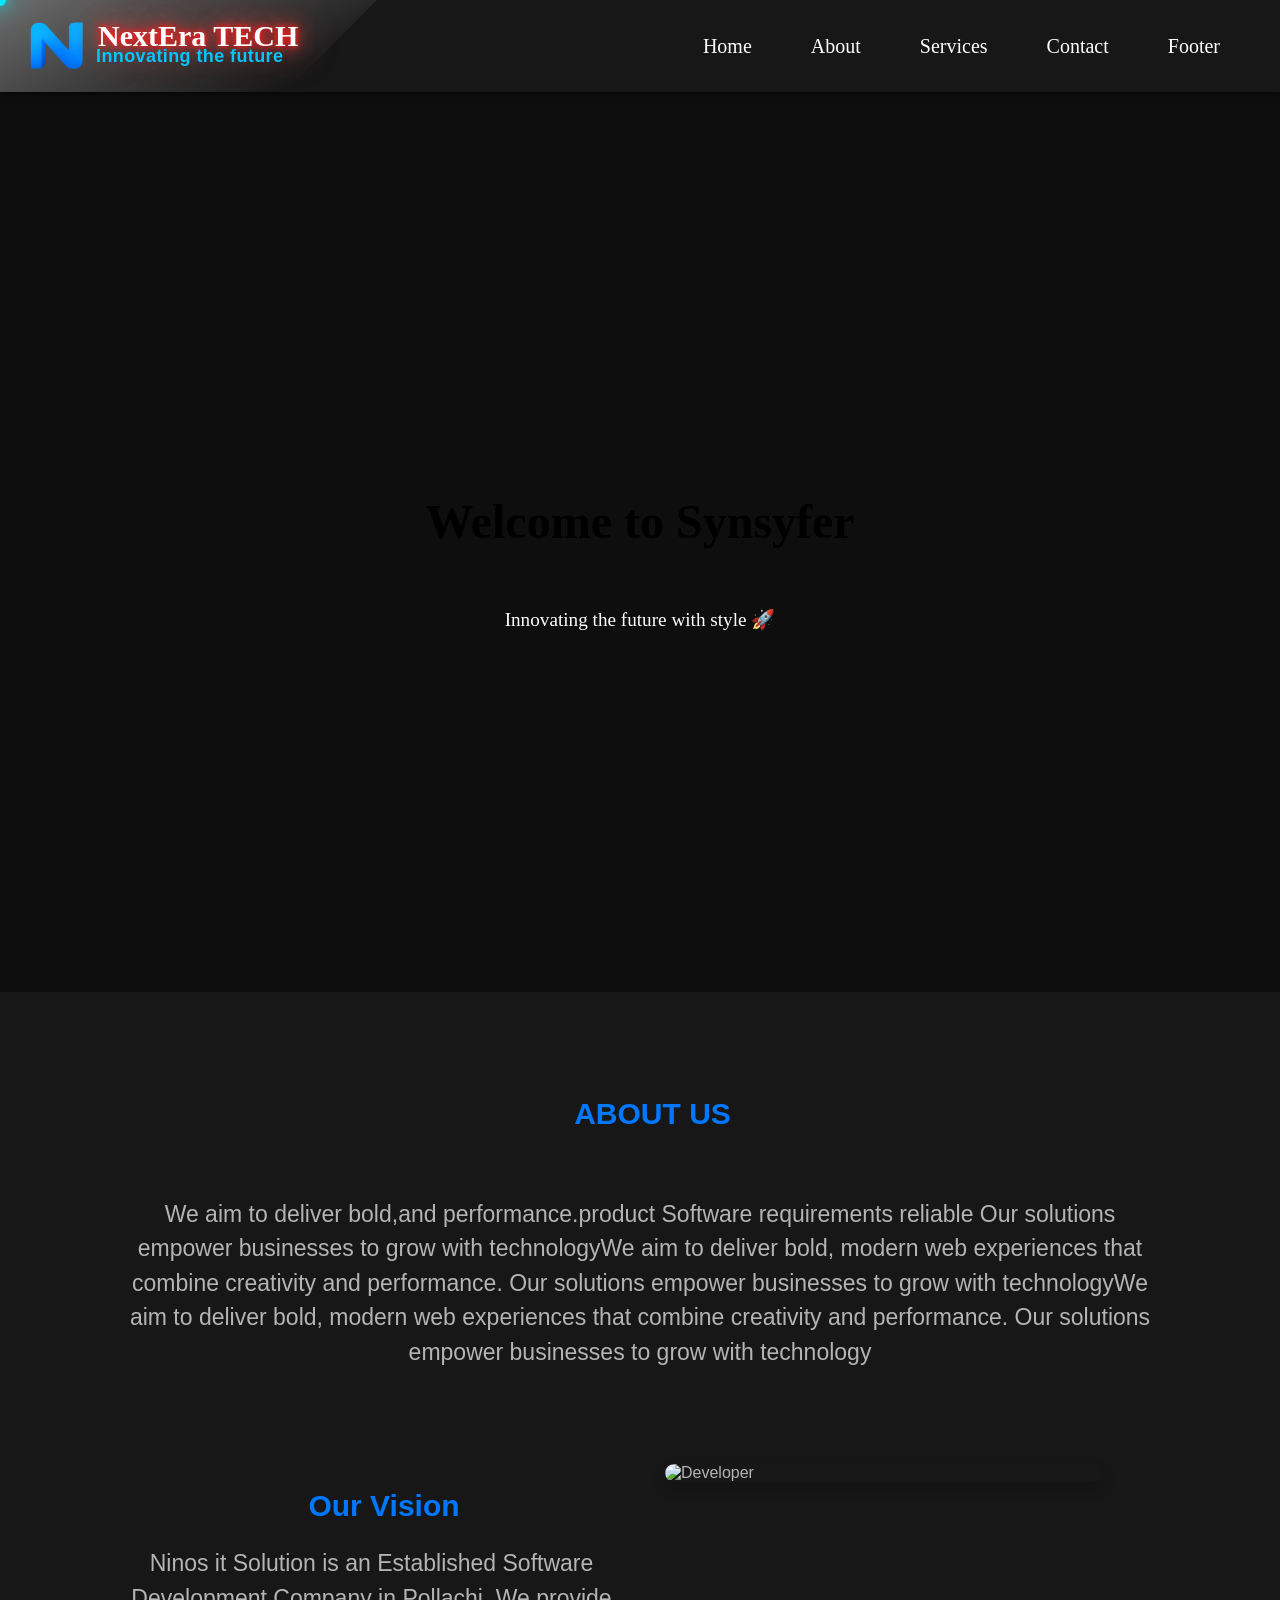
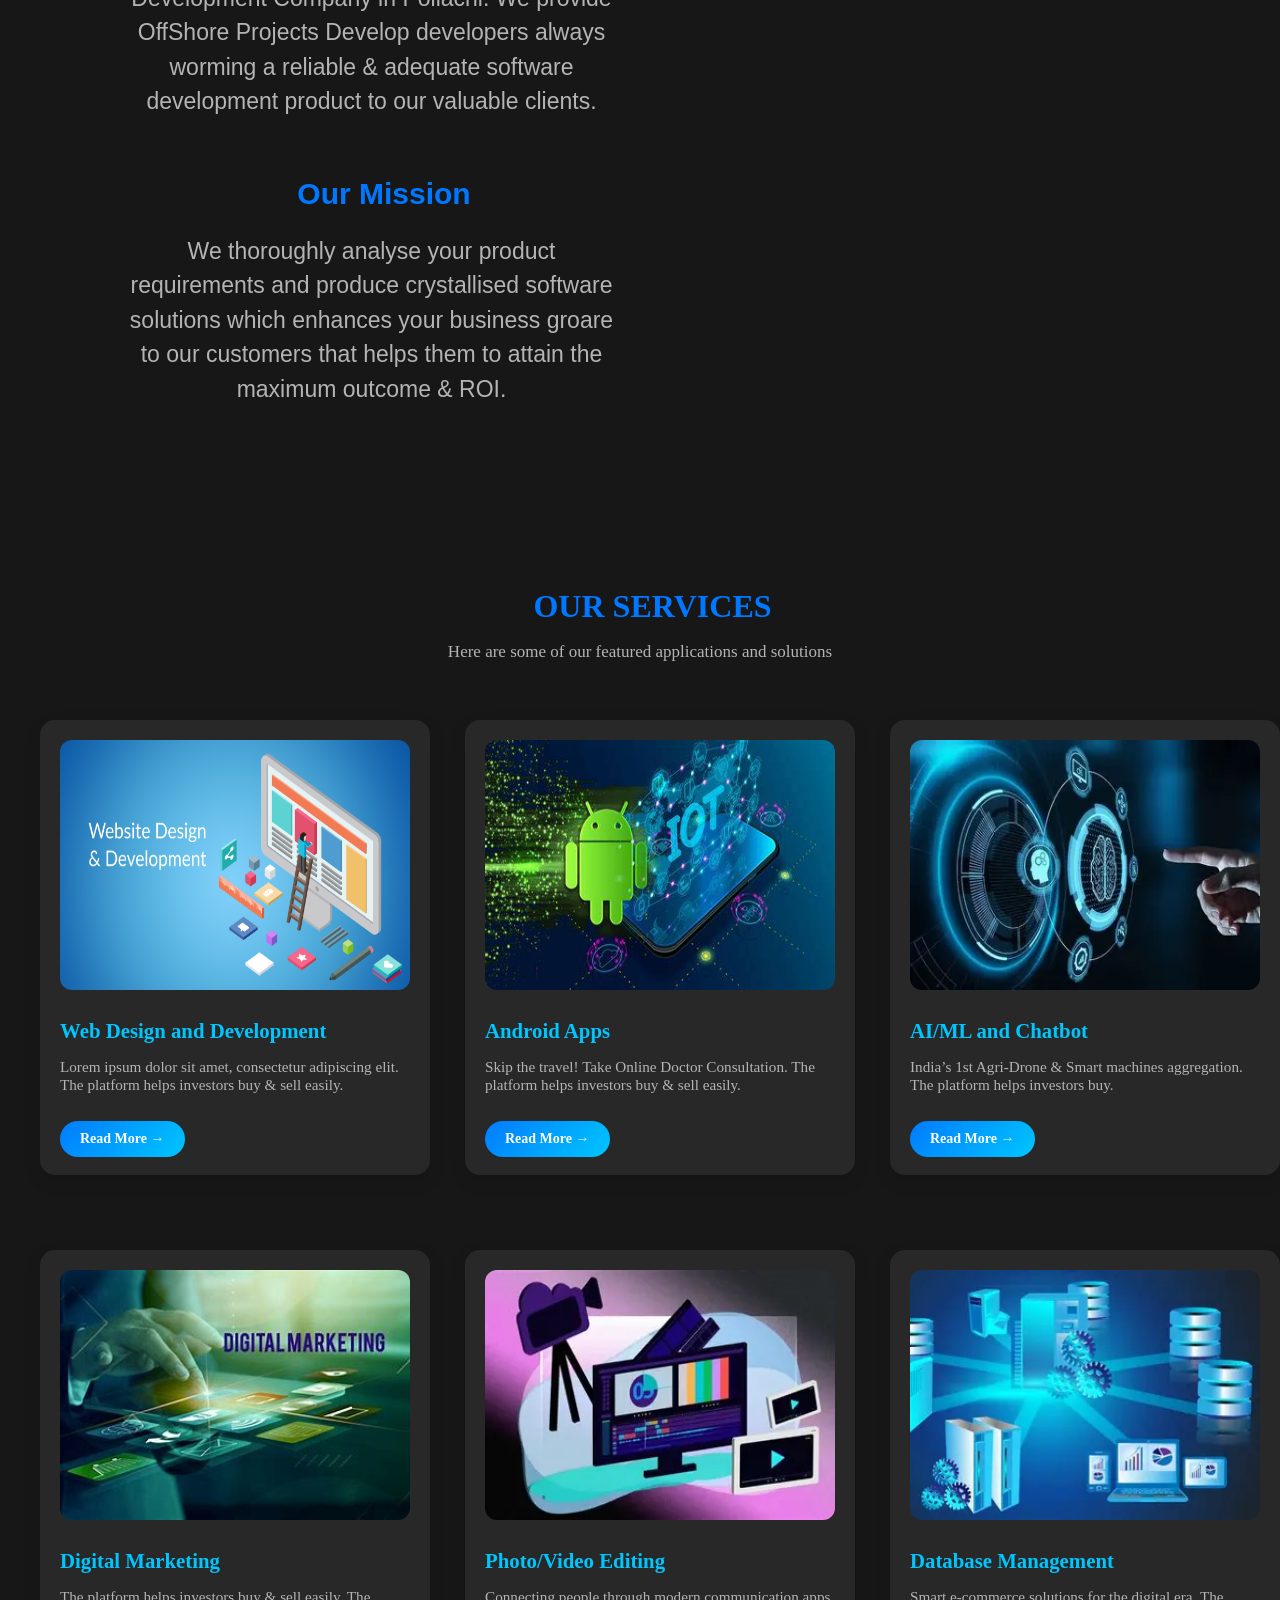
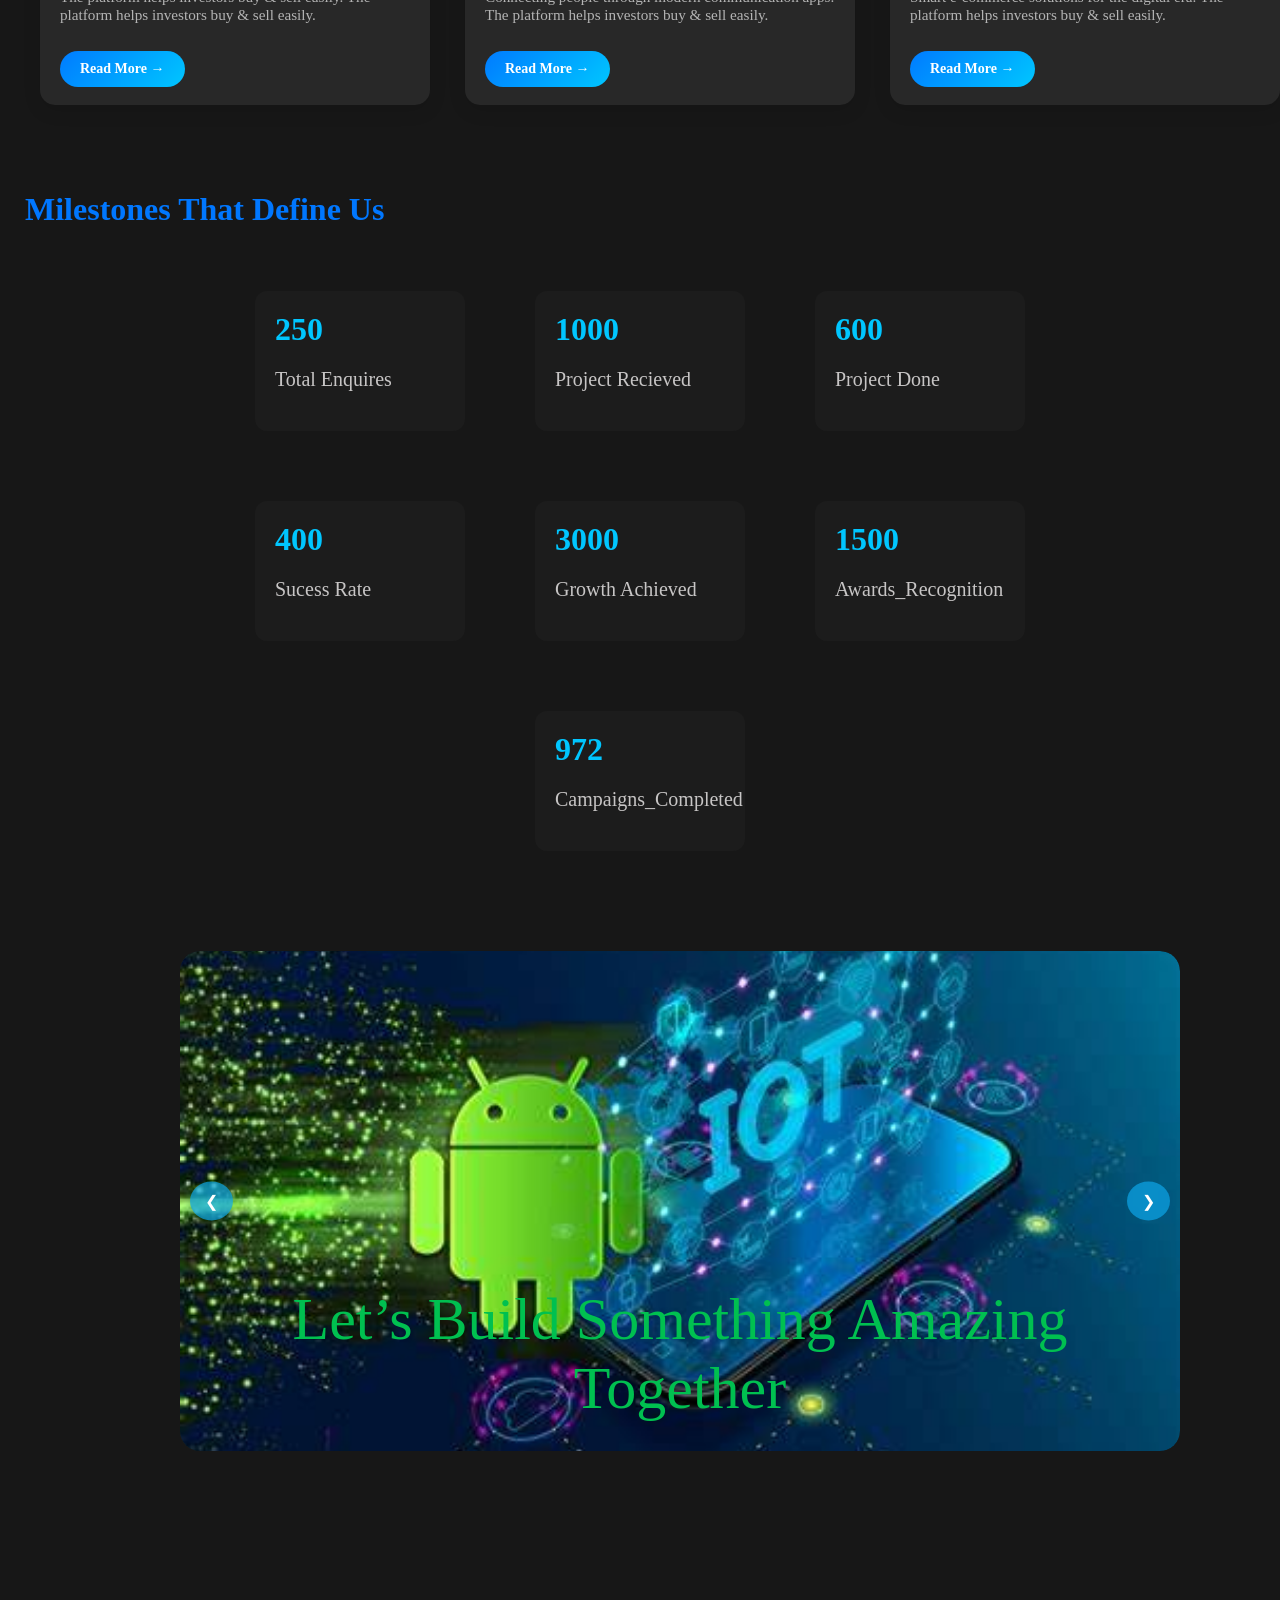
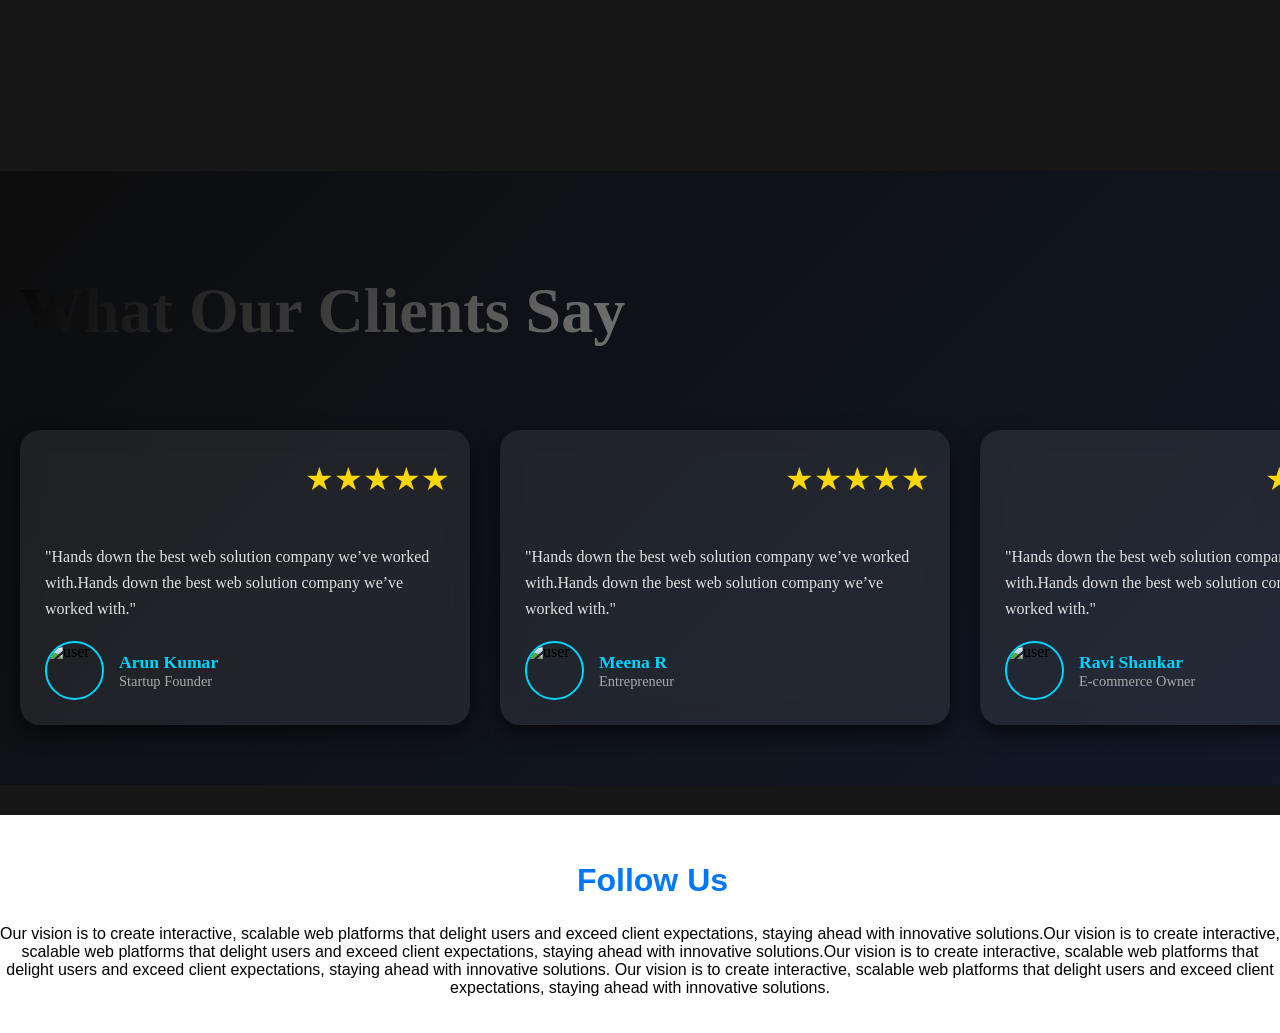
==== commit ba19824c: "Carousel resize fix – responsive" ====
--- a/index.html
+++ b/index.html
@@ -12,9 +12,7 @@
 <link rel="stylesheet" href="style.css">
 </head>
 <body>
-  <audio id="robotVoice">
-    <source src="robot-greeting.mp3" type="audio/mpeg">
-  </audio>
+ 
   <div class="cursor"></div>
   <nav class="nav">
     <a class="brand" href="#">
@@ -39,9 +37,7 @@
   
   <!-- Hero Section with Video -->
   <section id="home" class="hero">
-    <div class="pattern">
-      <script type="module" src="https://unpkg.com/@splinetool/viewer@1.10.53/build/spline-viewer.js"></script>
-      <spline-viewer url="https://prod.spline.design/szSN7tQvAGP7Nkvi/scene.splinecode"></spline-viewer>    
+     
       
       <div class="bot">
     <script type="module" src="https://unpkg.com/@splinetool/viewer@1.10.53/build/spline-viewer.js"></script>
@@ -95,42 +91,42 @@
 
   <div class="project-container">
     <div class="project-card">
-      <img src="web.png" alt="App Screenshot">
+      <img src="images/web.png" alt="App Screenshot">
       <h3>Web Design and Development</h3>
       <p>Lorem ipsum dolor sit amet, consectetur adipiscing elit. The platform helps investors buy & sell easily.</p>
       <a href="web_des_dev.html" target="_blank" class="read-more">Read More →</a>
     </div>
 
     <div class="project-card">
-      <img src="and.jpg" alt="App Screenshot">
+      <img src="images/and.jpg" alt="App Screenshot">
       <h3>Android Apps</h3>
       <p>Skip the travel! Take Online Doctor Consultation. The platform helps investors buy & sell easily.</p>
       <a href="android_app.html" target="_blank" class="read-more">Read More →</a>
     </div>
 
     <div class="project-card">
-      <img src="ai.webp" alt="App Screenshot">
+      <img src="images/ai.webp" alt="App Screenshot">
       <h3>AI/ML and Chatbot</h3>
       <p>India’s 1st Agri-Drone & Smart machines aggregation. The platform helps investors buy.</p>
       <a href="AI_ML.html" target="_blank" class="read-more">Read More →</a>
     </div>
 
     <div class="project-card">
-      <img src="dig.jpg" alt="App Screenshot">
+      <img src="images/dig.jpg" alt="App Screenshot">
       <h3>Digital Marketing</h3>
       <p>The platform helps investors buy & sell easily. The platform helps investors buy & sell easily.</p>
       <a href="dig_marketing.html" target="_blank" class="read-more">Read More →</a>
     </div>
 
     <div class="project-card">
-      <img src="edi.webp" alt="App Screenshot">
+      <img src="images/edi.webp" alt="App Screenshot">
       <h3>Photo/Video Editing</h3>
       <p>Connecting people through modern communication apps. The platform helps investors buy & sell easily.</p>
       <a href="photo&video_editing.html" target="_blank" class="read-more">Read More →</a>
     </div>
 
     <div class="project-card">
-      <img src="db.webp" alt="App Screenshot">
+      <img src="images/db.webp" alt="App Screenshot">
       <h3>Database Management</h3>
       <p>Smart e-commerce solutions for the digital era. The platform helps investors buy & sell easily.</p>
       <a href="DB_manage.html" target="_blank" class="read-more">Read More →</a>
@@ -182,11 +178,10 @@
       <div class="carousel">
         <button class="prev">&#10094;</button>
         <div class="carousel-track">
-          <div class="carousel-slide" style="color:  #00c050;"><img src="and.jpg" alt="Profile 1"><p>Let’s Build Something Amazing Together</p></div>
-          <div class="carousel-slide" style="color:  #ca7900;"><img src="ai.webp" alt="Profile 2"><p>Start Your Growth Journey Today</p></div>
-          <div class="carousel-slide" style="color:  #fbff02;"><img src="web.png" alt="Profile 4"><p>We’re Ready When You Are</p></div>
-          <div class="carousel-slide" style="color:  #090086;"><img src="db.webp" alt="Profile 3"><p>Book Your Free Consultation</p>
-            <button class="conta">Contact Us</button></div>
+          <div class="carousel-slide" style="color:  #00c050;"><img src="images/and.jpg" alt="Profile 1"><p>Let’s Build Something Amazing Together</p></div>
+          <div class="carousel-slide" style="color:  #ca7900;"><img src="images/ai.webp" alt="Profile 2"><p>Start Your Growth Journey Today</p></div>
+          <div class="carousel-slide" style="color:  #fbff02;"><img src="images/web.png" alt="Profile 4"><p>We’re Ready When You Are</p></div>
+          <div class="carousel-slide" style="color:  #090086;"><img src="images/db.webp" alt="Profile 3"><p>Book Your Free Consultation</p>
         </div>
         <button class="next">&#10095;</button>
       </div>
--- a/style.css
+++ b/style.css
@@ -624,7 +624,7 @@
     margin: 0 auto;
     gap: 20px;
   }
-  
+
   /* ---------- Left & Right Content ---------- */
 .about-left, .about-right, .about-center {
   flex: 1 1 300px; /* Allow them to shrink and grow */
@@ -636,7 +636,7 @@
   .about-left p, .about-right p { font-size: 1rem; line-height: 1.6; }
   
   /* ---------- Carousel ---------- */
-  .carousel { margin-left: 160px; position: relative; width: 1500px; max-width: 90vw; border-radius: 20px; height: 800px; perspective: 1000px; overflow: hidden; }
+  .carousel { margin-left: 160px; position: relative; width: 1000px; max-width: 90vw; border-radius: 20px; height: 500px; perspective: 1000px; overflow: hidden; }
   .carousel-track { position: relative; width: 100%; height: 100%; border-radius: 20px; }
   .carousel-slide { position: absolute; top: 0; left: 0; width: 100%; height: 100%; border-radius: 20px; opacity: 0; transform: scale(0.8) rotateY(20deg); transition: transform 0.8s ease, opacity 0.8s ease; }
   .carousel-slide img { width: 100%; height: 100%; object-fit: cover; border-radius: 20px; box-shadow: 0 0 50px rgba(14,165,233,0.5); }
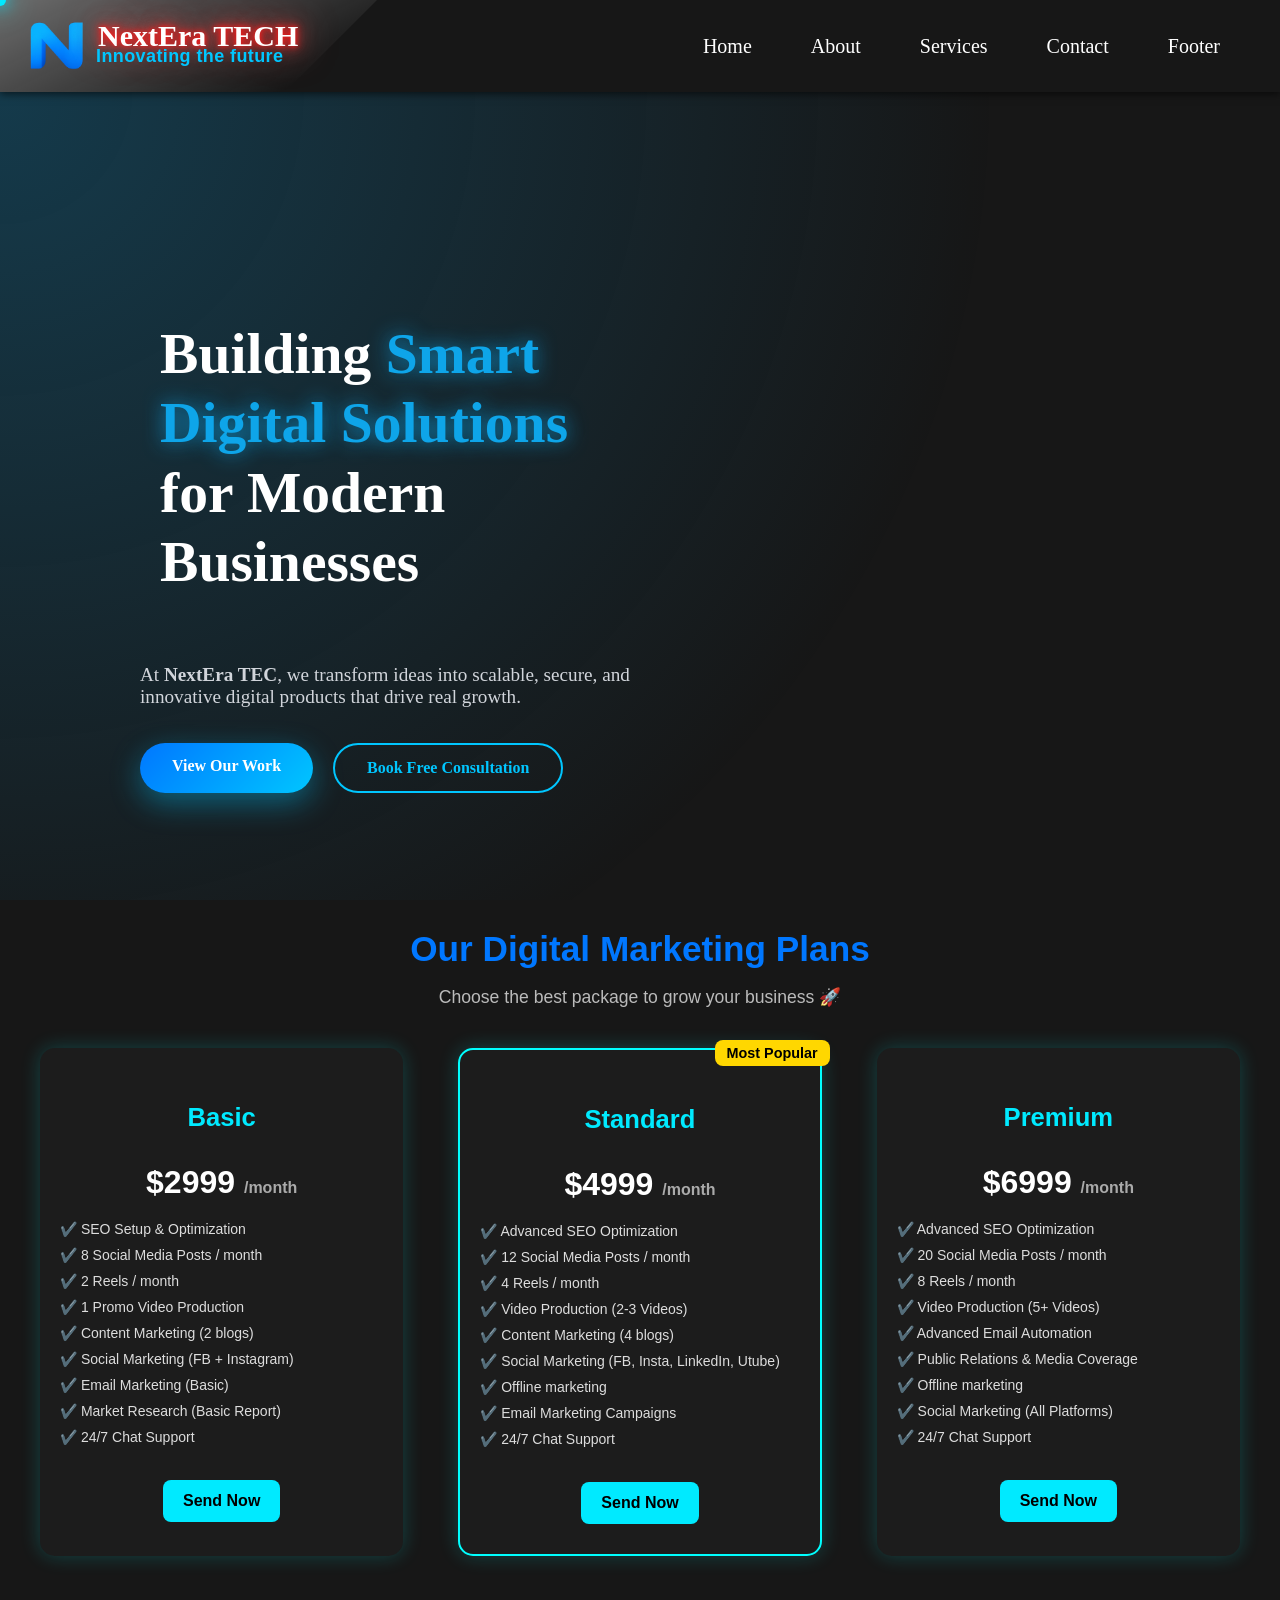
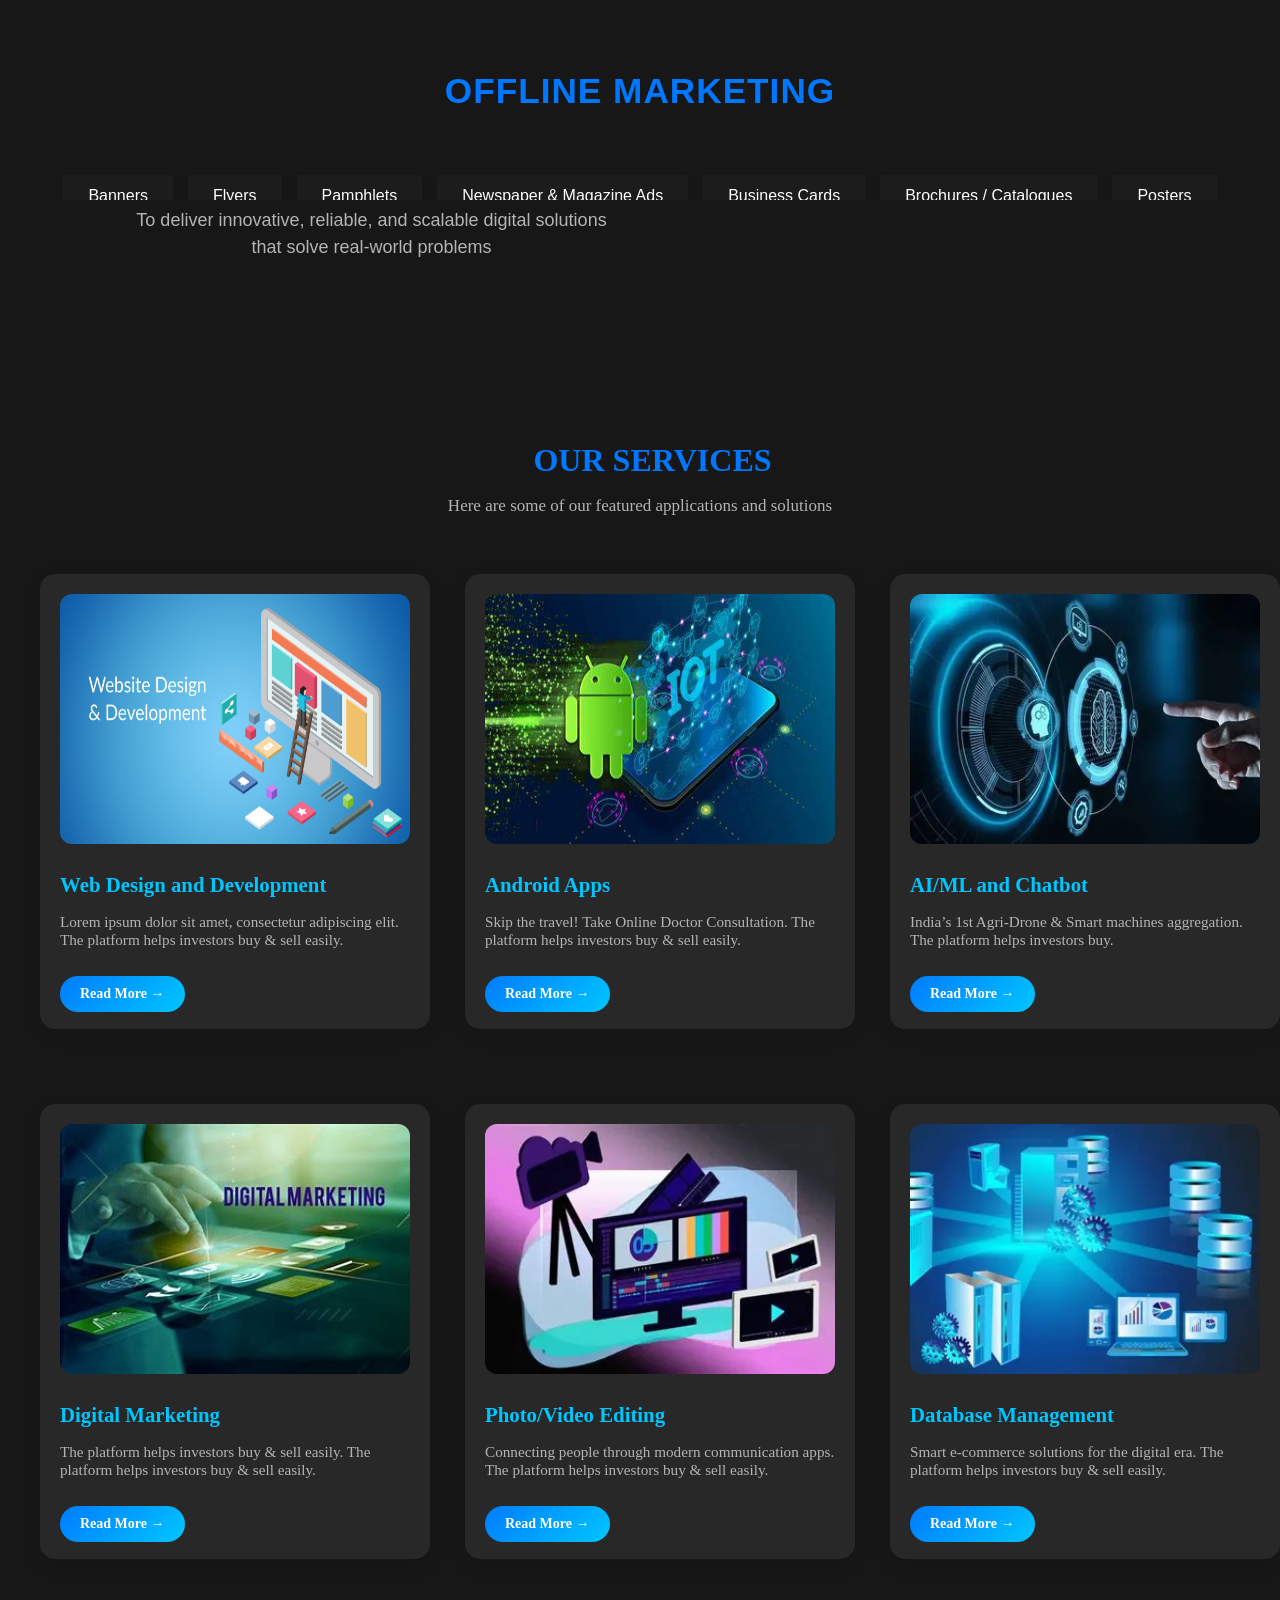
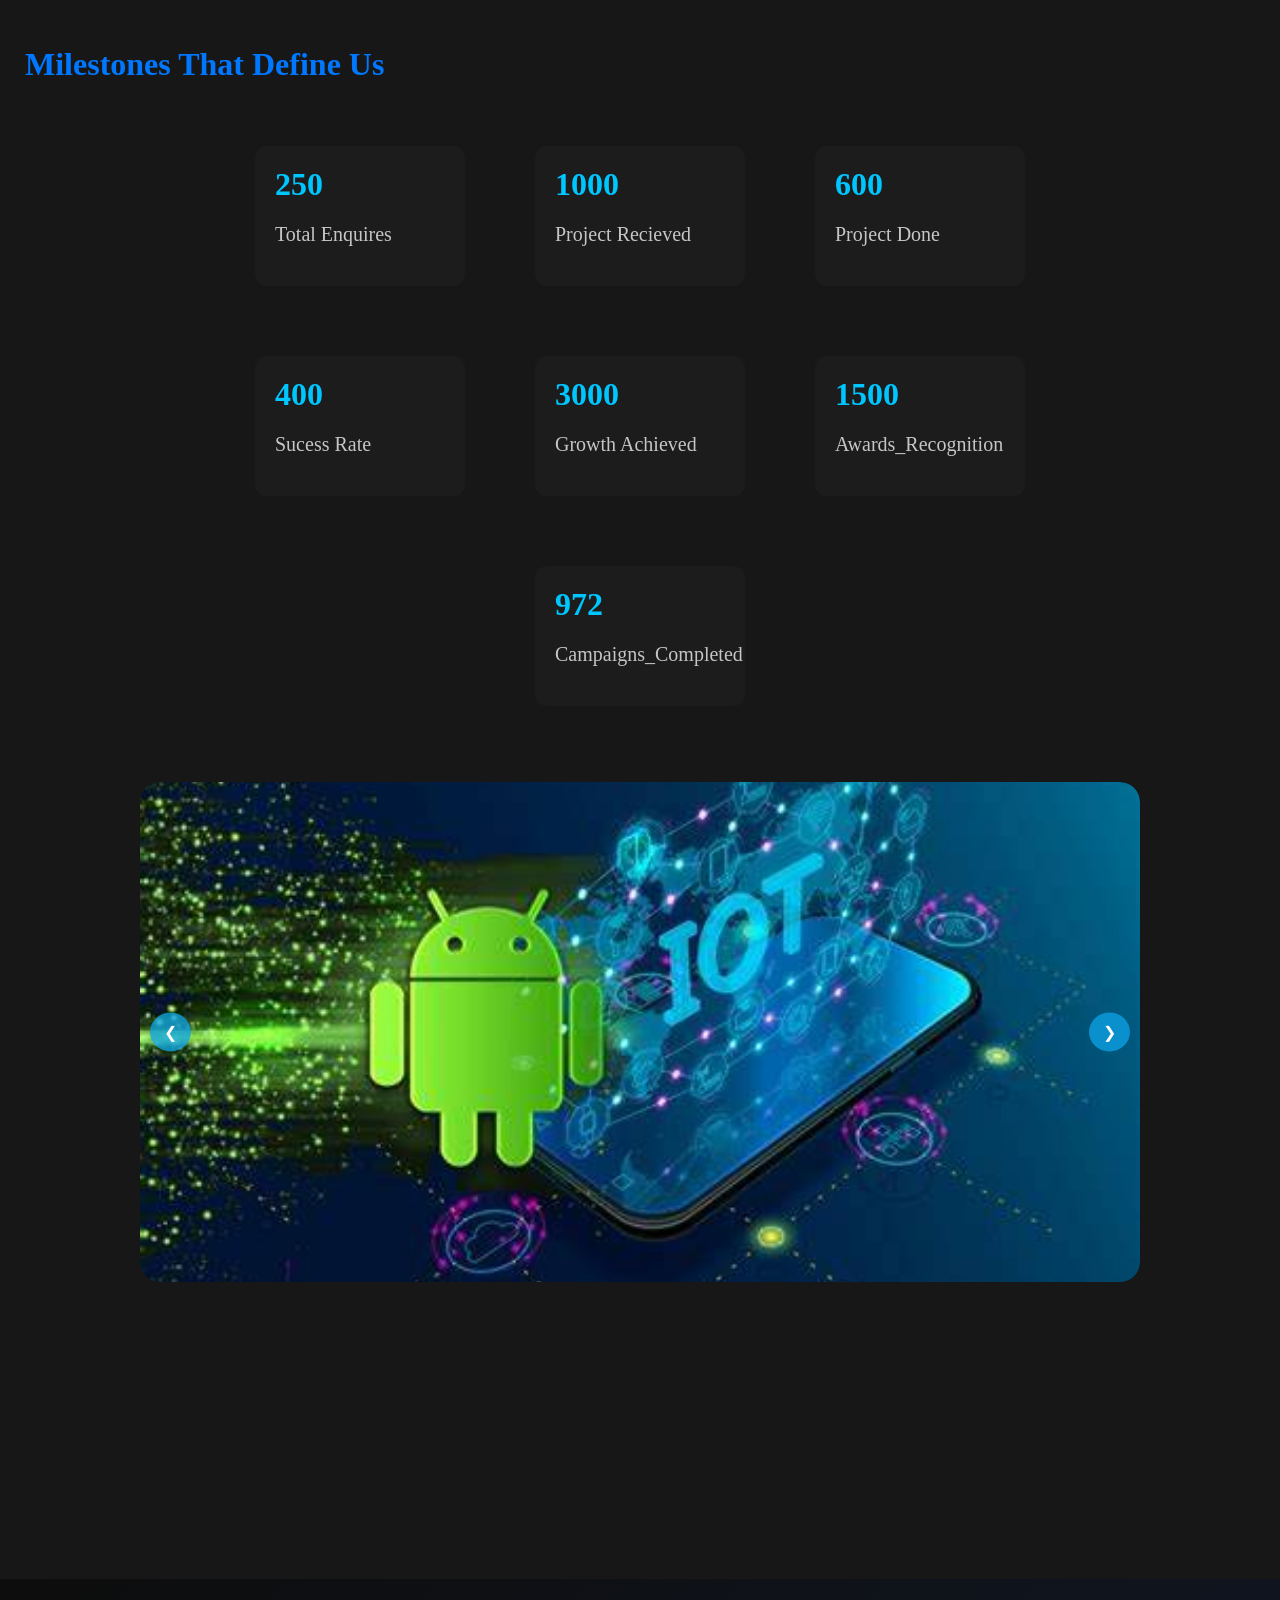
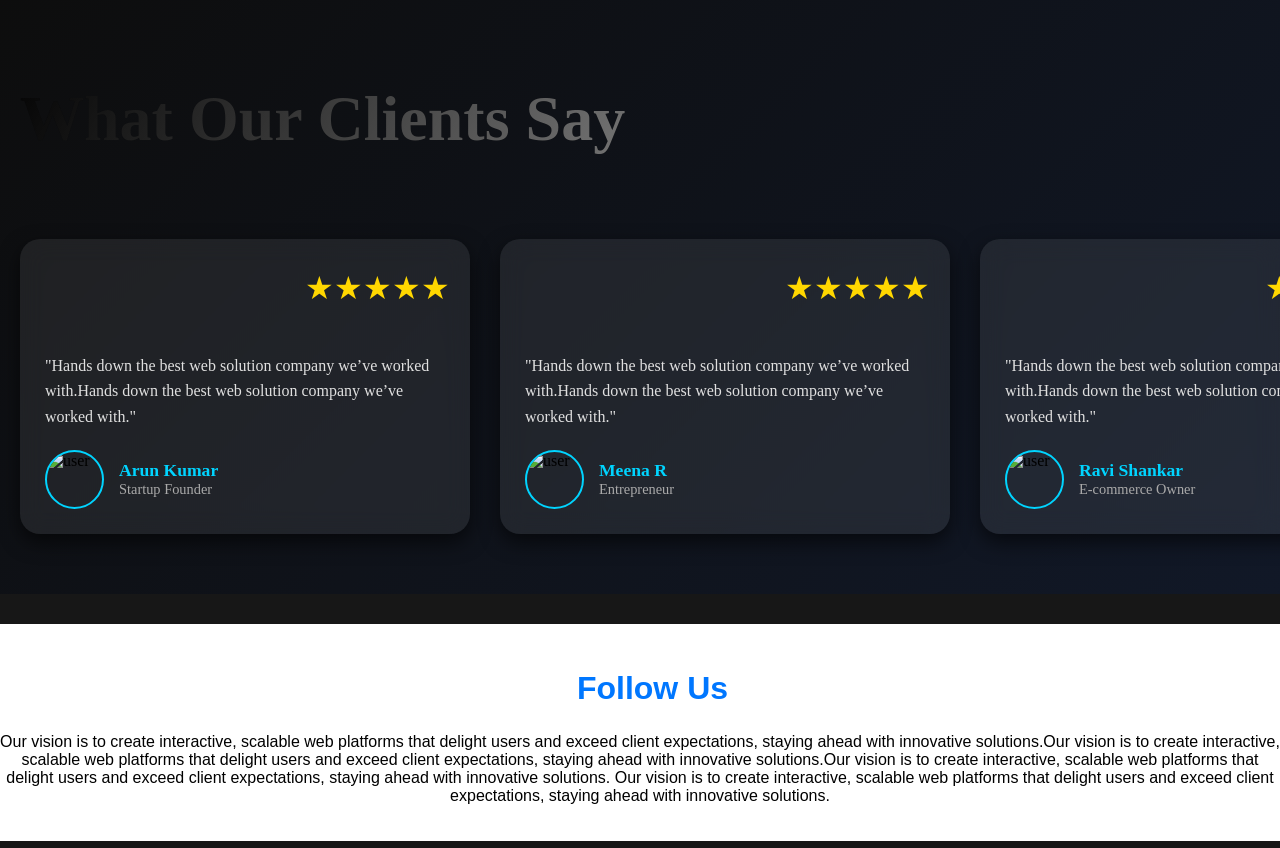
==== commit 50d8a19f: "altered" ====
--- a/index.html
+++ b/index.html
@@ -4,19 +4,20 @@
   <meta charset="UTF-8">
   <meta name="viewport" content="width=device-width, initial-scale=1.0">
   <title>NextEra TECH</title>
-  <link rel="icon" href="img1.png" sizes="52x52">
+  <link rel="icon" href="images/img1.png" sizes="52x52">
   <script type="module" src="https://unpkg.com/ionicons@7.1.0/dist/ionicons/ionicons.esm.js"></script>
     <script nomodule src="https://unpkg.com/ionicons@7.1.0/dist/ionicons/ionicons.js"></script>
   <!-- Font Awesome for icons -->
   <link rel="stylesheet" href="https://cdnjs.cloudflare.com/ajax/libs/font-awesome/6.5.0/css/all.min.css">
 <link rel="stylesheet" href="style.css">
+
 </head>
 <body>
- 
+
   <div class="cursor"></div>
   <nav class="nav">
     <a class="brand" href="#">
-      <div class="brand-icon"><img src="img1.png"></div>
+      <div class="brand-icon"><img src="images/img1.png"></div>
       <span id="brandText"></span>
     </a>
     <div class="bran">Innovating the future</div>
@@ -28,30 +29,63 @@
   </div>
   
   <ul class="nav-links">
-    <li><a href="#home" class="home"><i class="fas fa-home"></i> Home</a></li>
+    <li><a href="#hero" class="home"><i class="fas fa-home"></i> Home</a></li>
     <li><a href="#about" class="about"><i class="fas fa-user"></i> About</a></li>
     <li><a href="#services" class="projects"><i class="fas fa-briefcase"></i> Services</a></li>
     <li><a href="#" class="contact"><i class="fas fa-envelope"></i> Contact</a></li>
     <li><a href="#" class="footer"><i class="fas fa-info-circle"></i> Footer</a></li>
   </ul></nav>
   
-  <!-- Hero Section with Video -->
-  <section id="home" class="hero">
-     
-      
-      <div class="bot">
-    <script type="module" src="https://unpkg.com/@splinetool/viewer@1.10.53/build/spline-viewer.js"></script>
-    <spline-viewer url="https://prod.spline.design/QMVZ9-mmLOdkLgTR/scene.splinecode"></spline-viewer>
-  </div>
-
-    <div class="hero-content">
-      <h1>Welcome to Synsyfer</h1>
-      <p>Innovating the future with style 🚀</p>
+
+
+    
+  <section class="company-hero" id="hero">
+    <div class="hero-container">
+      <div class="hero-text">
+        <h1>
+          Building <span>Smart Digital Solutions</span><br />
+          for Modern Businesses
+        </h1>
+  
+        <p>
+          At <strong>NextEra TEC</strong>, we transform ideas into scalable,
+          secure, and innovative digital products that drive real growth.
+        </p>
+  
+        <div class="hero-buttons">
+          <a href="#projects" class="btn primary">View Our Work</a>
+          <a href="#contact" class="btn secondary">Book Free Consultation</a>
+        </div>
+      </div>
+  
+      <!-- RIGHT IMAGE -->
+    
+  
     </div>
   </section>
+  <!-- Bottom arrow -->
+  <div class="preview" id="bottomBar">
+    <span>⮝ View More</span>
+  </div>
+
+  <!-- Page container with iframe -->
+  <div id="pageContainer">
+    <iframe src="ind.html" frameborder="0" style="width:100%;height:100%"></iframe>
+  </div>
+
+  <!-- Top arrow -->
+  <div id="topArrow">
+    <span>⮟ Back</span>
+  </div>
+
+  
+
   <section id="about" class="about-section">     
     <h2>ABOUT US</h2><br>
-    <p>We aim to deliver bold,and performance.product Software requirements reliable Our solutions empower businesses to grow with technologyWe aim to deliver bold, modern web experiences that combine creativity and performance. Our solutions empower businesses to grow with technologyWe aim to deliver bold, modern web experiences that combine creativity and performance. Our solutions empower businesses to grow with technology</p>
+    <p>We aim to deliver bold,and performance.product Software requirements reliable Our solutions empower businesses to grow with technology 
+      We aim to deliver bold, modern web experiences that combine creativity and performance. 
+      Our solutions empower businesses to grow with technology We aim to deliver bold, 
+      modern web experiences that combine creativity and performance. Our solutions empower businesses to grow with technology</p>
    <br><br><br><br>
     <div class="about-container">
 
@@ -59,15 +93,11 @@
       <div class="about-content">
         <h2>Our Vision</h2>
         <p>
-          Ninos it Solution is an Established Software Development Company in Pollachi.
-          We provide OffShore Projects Develop developers always worming a reliable & adequate software development product
-          to our valuable clients.
+          To be a future-ready technology partner that empowers businesses and individuals to innovate, grow, and succeed in the digital era.
         </p><br>
         <h2>Our Mission</h2>
         <p>
-          We thoroughly analyse your product requirements and produce crystallised software
-          solutions which enhances your business groare to our customers
-          that helps them to attain the maximum outcome & ROI.
+          To deliver innovative, reliable, and scalable digital solutions that solve real-world problems
         </p>
       </div>
   
@@ -373,6 +403,50 @@
 
  
    </footer>
+ 
+   <script>
+    const bar = document.getElementById("bottomBar");
+    const topArrow = document.getElementById("topArrow");
+    const hero = document.getElementById("hero");
+    const pageContainer = document.getElementById("pageContainer");
+    const EDGE = 80;
+    let pageOpen = false;
+
+    window.addEventListener("mousemove", e => {
+      if (!pageOpen) {
+        bar.classList.toggle("show", e.clientY > window.innerHeight - EDGE);
+        topArrow.classList.remove("show"); // top arrow hidden while hero visible
+      } else {
+        // Only show top arrow when mouse near top
+        topArrow.classList.toggle("show", e.clientY < EDGE);
+      }
+    });
+
+    // Animate hero up and show iframe page
+    bar.onclick = () => {
+      hero.style.transition = "transform 0.9s ease";
+      hero.style.transform = "translateY(-100%)";
+
+      pageContainer.style.top = "0";
+      pageOpen = true;
+
+      bar.classList.remove("show");  // Hide bottom arrow permanently
+    };
+
+    // Animate back to hero
+    topArrow.onclick = () => {
+      pageContainer.style.top = "100%";
+      hero.style.transform = "translateY(0)";
+      pageOpen = false;
+
+      topArrow.classList.remove("show"); // hide top arrow
+    };
+  </script>
+
+    
+    
+    
 </body>
+
 <script src="script.js"></script>
 </html>
--- a/style.css
+++ b/style.css
@@ -530,18 +530,19 @@
       margin-bottom: 20px;
     }
     .about-section p{
-      font-size: 23px;
+      font-size: 18px;
       line-height: 1.5;
 
       text-align: center;
     }
     .about-section h2{
+      margin-top: 20px;
  font-size: 30px;
  color: #0077ff;
       text-align: center;
     }
     .about-content p {
-      font-size: 23px;
+      font-size: 18px;
       line-height: 1.5;
       color: #b4b4b4;
 
@@ -607,98 +608,186 @@
  /*   about section*/
 
 /* ---------- Full 3-column About Section ---------- */
-.about-three-full {
+/* =========================
+   ABOUT THREE – RESPONSIVE
+   ========================= */
+
+   .about-three-full {
     min-height: clamp(60vh, 80vh, 95vh);
-
-    padding: 100px 20px;
+    padding: clamp(40px, 6vw, 100px) 20px;
     background: transparent;
     color: white;
   }
   
+  /* ---------- GRID LAYOUT ---------- */
   .about-three-full__container {
-    
     display: grid;
-    grid-template-columns: 1fr auto 1fr;
-    align-items: center;
-    max-width: 2500px;
+    grid-template-columns: 1fr;
+    justify-items: center;   /* ⭐ TRUE CENTER */
+  }
+  
+  
+  /* ---------- LEFT / RIGHT CONTENT ---------- */
+  .about-left,
+  .about-right {
+    text-align: center;
     margin: 0 auto;
-    gap: 20px;
-  }
-
-  /* ---------- Left & Right Content ---------- */
-.about-left, .about-right, .about-center {
-  flex: 1 1 300px; /* Allow them to shrink and grow */
-  text-align: center;
-  margin: 0 !important; /* Remove fixed margins */
-}
-
-  .about-left h3, .about-right h3 { font-size: 1.8rem; margin-bottom: 15px; color: #0ea5e9; }
-  .about-left p, .about-right p { font-size: 1rem; line-height: 1.6; }
-  
-  /* ---------- Carousel ---------- */
-  .carousel { margin-left: 160px; position: relative; width: 1000px; max-width: 90vw; border-radius: 20px; height: 500px; perspective: 1000px; overflow: hidden; }
-  .carousel-track { position: relative; width: 100%; height: 100%; border-radius: 20px; }
-  .carousel-slide { position: absolute; top: 0; left: 0; width: 100%; height: 100%; border-radius: 20px; opacity: 0; transform: scale(0.8) rotateY(20deg); transition: transform 0.8s ease, opacity 0.8s ease; }
-  .carousel-slide img { width: 100%; height: 100%; object-fit: cover; border-radius: 20px; box-shadow: 0 0 50px rgba(14,165,233,0.5); }
+    max-width: 500px;
+  }
+  
+  .about-center {
+    margin: 0 auto;
+  }
+  
+  
+  
+  .about-left h3,
+  .about-right h3 {
+    font-size: clamp(1.4rem, 2vw, 1.8rem);
+    margin-bottom: 15px;
+    color: #0ea5e9;
+  }
+  
+  .about-left p,
+  .about-right p {
+    font-size: clamp(0.9rem, 1.2vw, 1rem);
+    line-height: 1.6;
+    color: #cfcfcf;
+  }
+  
+  /* ---------- CAROUSEL ---------- */
+  .carousel {
+    position: relative;
+    width: min(1000px, 90vw);
+    height: clamp(280px, 45vw, 500px);
+    border-radius: 20px;
+    perspective: 1000px;
+    overflow: hidden;
+  }
+  
+  .carousel-track {
+    position: relative;
+    width: 100%;
+    height: 100%;
+  }
+  
+  .carousel-slide {
+    position: absolute;
+    inset: 0;
+    opacity: 0;
+    transform: scale(0.85) rotateY(20deg);
+    transition: transform 0.8s ease, opacity 0.8s ease;
+  }
+  
+  .carousel-slide img {
+    width: 100%;
+    height: 100%;
+    object-fit: cover;
+    border-radius: 20px;
+    box-shadow: 0 0 40px rgba(14,165,233,0.5);
+  }
   
   /* Active / prev / next */
-  .carousel-slide.active { opacity: 1; transform: scale(1) rotateY(0deg); z-index: 3; }
-  .carousel-slide.prev { opacity: 0.5; transform: scale(0.85) translateX(-30%) rotateY(20deg); z-index: 2; }
-  .carousel-slide.next { opacity: 0.5; transform: scale(0.85) translateX(30%) rotateY(-20deg); z-index: 2; }
-  
-  /* Buttons */
-  .carousel button { position: absolute; top: 50%; transform: translateY(-50%); background-color: rgba(14,165,233,0.7); border: none; color: white; font-size: 1rem; padding: 10px 15px; cursor: pointer; border-radius: 50%; z-index: 4; }
-  .carousel button:hover { background-color: #0ea5e9; }
+  .carousel-slide.active {
+    opacity: 1;
+    transform: scale(1) rotateY(0deg);
+    z-index: 3;
+  }
+  
+  .carousel-slide.prev {
+    opacity: 0.5;
+    transform: translateX(-25%) scale(0.9) rotateY(20deg);
+    z-index: 2;
+  }
+  
+  .carousel-slide.next {
+    opacity: 0.5;
+    transform: translateX(25%) scale(0.9) rotateY(-20deg);
+    z-index: 2;
+  }
+  
+  /* ---------- BUTTONS ---------- */
+  .carousel button {
+    position: absolute;
+    top: 50%;
+    transform: translateY(-50%);
+    background-color: rgba(14,165,233,0.75);
+    border: none;
+    color: white;
+    font-size: 1rem;
+    padding: 10px 14px;
+    cursor: pointer;
+    border-radius: 50%;
+    z-index: 4;
+  }
+  
+  .carousel button:hover {
+    background-color: #0ea5e9;
+  }
+  
   .prev { left: 10px; }
   .next { right: 10px; }
   
+  /* =========================
+     TABLET VIEW
+     ========================= */
+  @media (max-width: 992px) {
+    .about-three-full__container {
+      display: grid;
+      grid-template-columns: 1fr;
+      justify-items: center;   /* ⭐ TRUE CENTER */
+    }
+    @media (max-width: 768px) {
+      .carousel {
+        width: 92vw;
+        height: 260px;
+      }
+    }
+    
+  }
+  
+  /* =========================
+     MOBILE VIEW
+     ========================= */
+  @media (max-width: 600px) {
+    .carousel {
+      height: 240px;
+    }
+  
+    .carousel button {
+      font-size: 0.9rem;
+      padding: 8px 10px;
+    }
+  
+    .prev { left: 6px; }
+    .next { right: 6px; }
+  }
+  
+  /* =========================
+     SMALL MOBILE
+     ========================= */
+  @media (max-width: 400px) {
+    .carousel {
+      height: 200px;
+    }
+  
+    .about-left h3,
+    .about-right h3 {
+      font-size: 1.2rem;
+    }
+  
+    .about-left p,
+    .about-right p {
+      font-size: 0.85rem;
+    }
+  }
+  
+  
   /* ---------- Responsive ---------- */
-  @media (max-width: 900px) {
-    .about-three-full__container { grid-template-columns: 1fr; text-align: center; }
-    .about-left, .about-right { text-align: center; }
-    .carousel-slide img { width: 90vw; height: auto; }
-    .about-left, .about-right, .about-center {
-        flex: 1 1 300px; /* Allow them to shrink and grow */
-        text-align: center;
-        margin-left: -13px !important; /* Remove fixed margins */
-      }
-  }
-.carousel-slide p{
-  margin-top: -170px;
-  font-size: 60px;
-}
-
+ 
   /* ---------- Mobile Nav Hover Effects ---------- */
 @media (max-width: 768px) {
-  .carousel { margin-left: 0px;}
-  .carousel-slide p{
-    margin-top: -75px;
-    font-size: 20px;
-  }
-      .carousel-slide .conta{
-      background-color:#00c6ff;
-      border-radius: 0px;
-      width: 120px;
-      height: 30px;
-      font-size: 16px;
-     z-index: 2;
-     cursor: pointer;
-     margin-left: -60px;
-      margin-top: -195px;
-    }
-  .prev { margin-top: -140px; }
-  .next { margin-top: -140px; }
-  .nav-links a {
-    display: flex;
-    align-items: center;
-    gap: 10px;
-    font-size: 18px;
-    padding: 12px;
-    color: #ccc;
-    transition: all 0.3s ease-in-out;
-  }
-
-  /* Default icons */
+  efault icons */
   .nav-links a i {
     font-size: 20px;
     transition: all 0.3s ease-in-out;
@@ -1026,8 +1115,8 @@
 
 .bot {
   position: absolute;
-  top: 20%;         
-  left: -5%;        
+  top: 0%;         
+  left: 500px;        
   z-index: 2;
   width: 100vw;       /* take more space */
   max-width: 1300px;  /* allow bigger model */
@@ -1049,3 +1138,178 @@
   }
 }
 
+/* =========================
+   HERO SECTION
+   ========================= */
+ 
+.company-hero {
+  min-height: 100vh;
+  display: flex;
+  margin-top: 0px;
+  align-items: center;
+  background: radial-gradient(
+    circle at top left,
+    rgba(14,165,233,0.25),
+    transparent 60%
+  );
+  padding: 80px 20px;
+  animation: fadeUp 1.2s ease forwards;
+}
+
+.hero-container {
+  max-width: 1000px;
+  margin: 0 auto;
+  display: grid;
+  grid-template-columns: 1.1fr 0.9fr;
+  align-items: center;
+  margin-top: -200px;
+
+}
+
+/* LEFT TEXT */
+.hero-text h1 {
+  font-size: clamp(2.2rem, 5vw, 3.6rem);
+  font-weight: 800;
+  color: #fff;
+  line-height: 1.2;
+}
+
+.hero-text h1 span {
+  color: #0ea5e9;
+  text-shadow: 0 0 20px rgba(14,165,233,0.8);
+}
+
+.hero-text p {
+  margin: 20px 0 35px;
+  font-size: clamp(1rem, 2vw, 1.2rem);
+  color: #d1d5db;
+  max-width: 520px;
+}
+
+/* BUTTONS */
+.hero-buttons {
+  display: flex;
+  gap: 20px;
+  flex-wrap: wrap;
+}
+
+.btn {
+  padding: 14px 32px;
+  border-radius: 50px;
+  font-weight: 600;
+  text-decoration: none;
+  transition: all 0.4s ease;
+}
+
+.btn.primary {
+  background: linear-gradient(135deg, #0077ff, #00c6ff);
+  color: white;
+  box-shadow: 0 10px 30px rgba(0,198,255,0.4);
+}
+
+.btn.primary:hover {
+  transform: translateY(-4px);
+}
+
+.btn.secondary {
+  border: 2px solid #00c6ff;
+  color: #00c6ff;
+}
+
+.btn.secondary:hover {
+  background: #00c6ff;
+  color: #000;
+}
+
+/* RIGHT IMAGE */
+.hero-image {
+  display: flex;
+  justify-content: center;
+}
+
+.hero-image img {
+  width: min(420px, 80%);
+  filter: drop-shadow(0 0 40px rgba(0,198,255,0.5));
+  animation: float 4s ease-in-out infinite;
+}
+
+/* FLOAT ANIMATION */
+@keyframes float {
+  0%,100% { transform: translateY(0); }
+  50% { transform: translateY(-45px); }
+}
+
+/* =========================
+   RESPONSIVE (STACKED)
+   ========================= */
+
+@media (max-width: 900px) {
+  .hero-container {
+    grid-template-columns: 1fr;
+    text-align: center;
+  }
+
+  .hero-text p {
+    margin-left: auto;
+    margin-right: auto;
+  }
+
+  .hero-buttons {
+    justify-content: center;
+  }
+
+  .hero-image {
+    margin-top: 40px;
+  }
+}
+@keyframes fadeUp {
+  from {
+    opacity: 0;
+    transform: translateY(50px);
+  }
+  to {
+    opacity: 1;
+    transform: translateY(0);
+  }
+}
+
+
+.preview, #topArrow {
+  position: fixed;
+  left: 50%;
+  transform: translateX(-50%);
+  width: 100%;
+  height: 60px;
+  margin-bottom: -21px;
+  background: rgba(255, 255, 255, 0.9);
+  color: #000000;
+  display: flex;
+  justify-content: center;
+  align-items: center;
+  font-size: 1.4rem;
+  cursor: pointer;
+  transition: opacity 0.4s;
+  opacity: 0;
+  z-index: 1000;
+}
+.preview:hover{
+  transition: all 1s ease-in;
+}
+#topArrow:hover{
+  transition: all 1s ease-in;
+
+}
+.preview.show { opacity: 1; bottom: 20px; }
+#topArrow.show { opacity: 1; top: 20px; }
+
+#pageContainer {
+  position: fixed;
+  top: 100%;
+  left: 0;
+  width: 100%;
+  height: 100%;
+  overflow-y: auto;
+  background: #fff;
+  z-index: 900;
+  transition: top 0.9s ease;
+}
